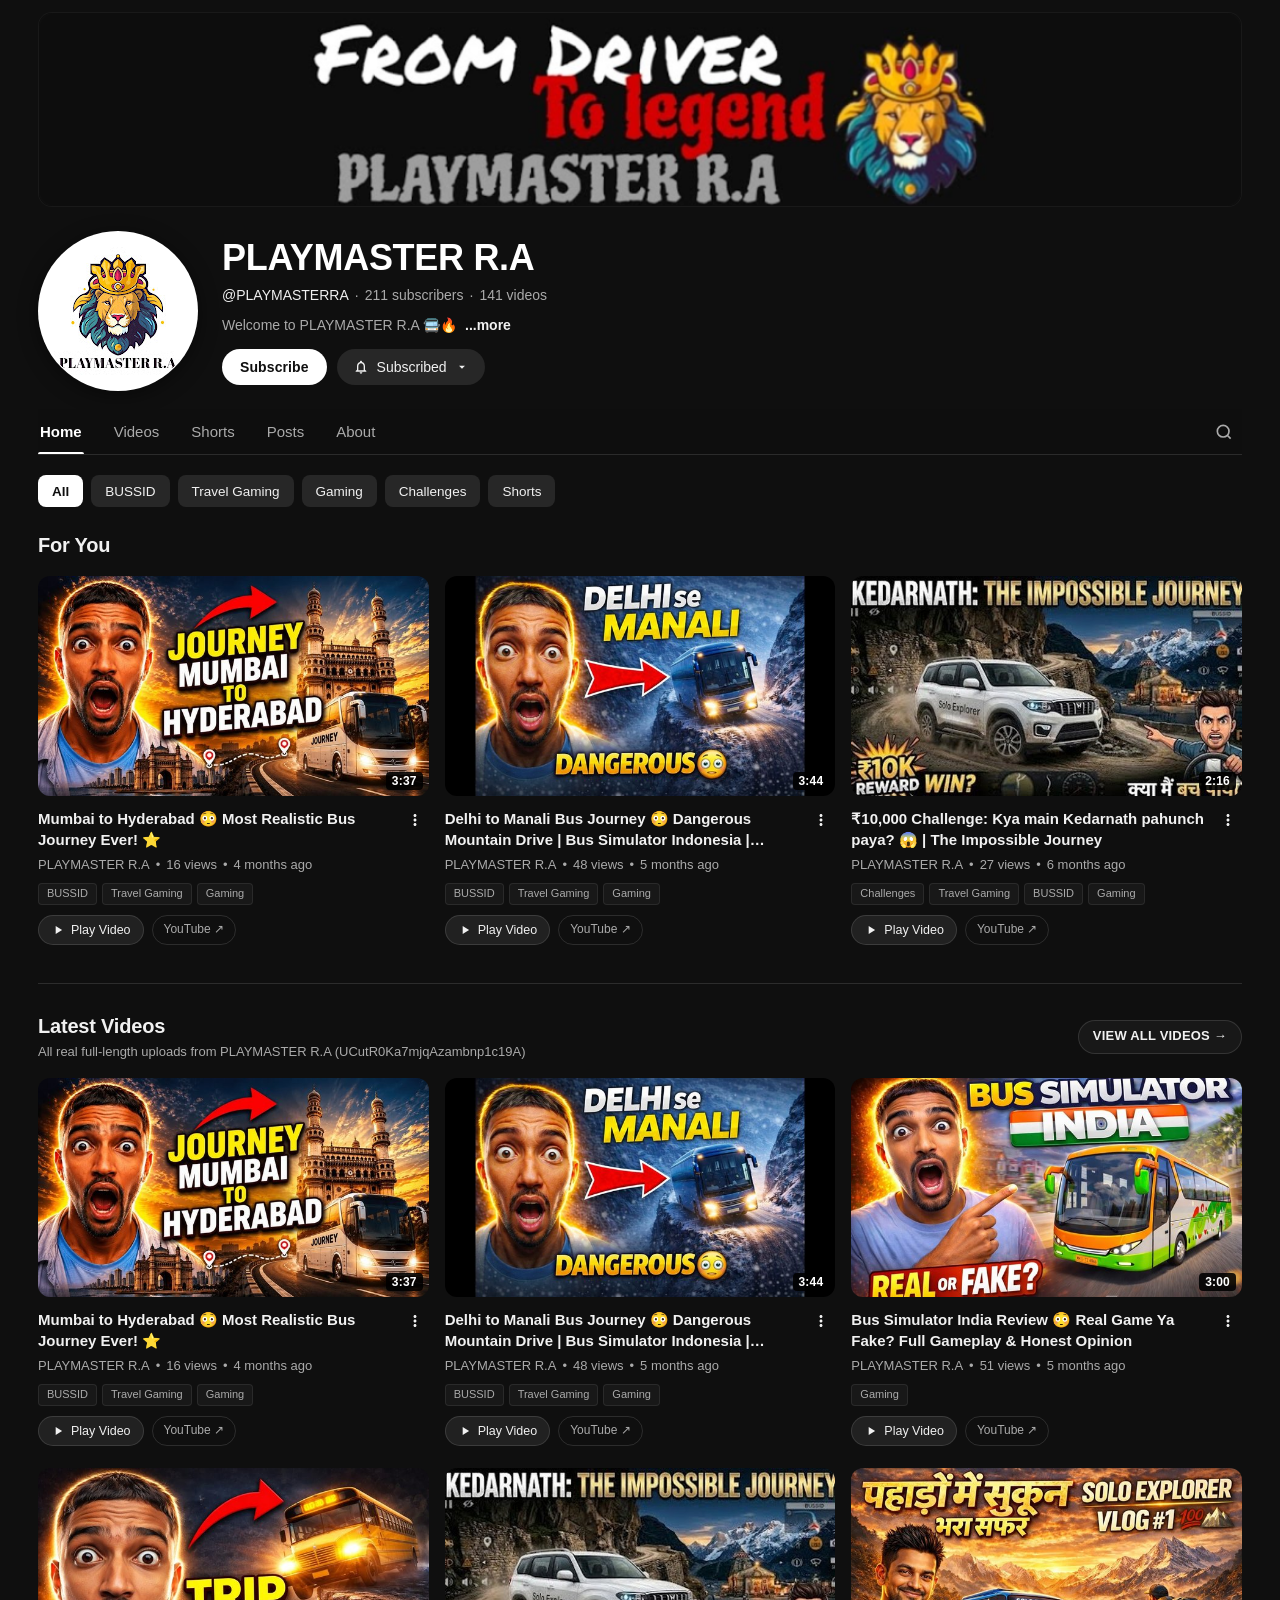
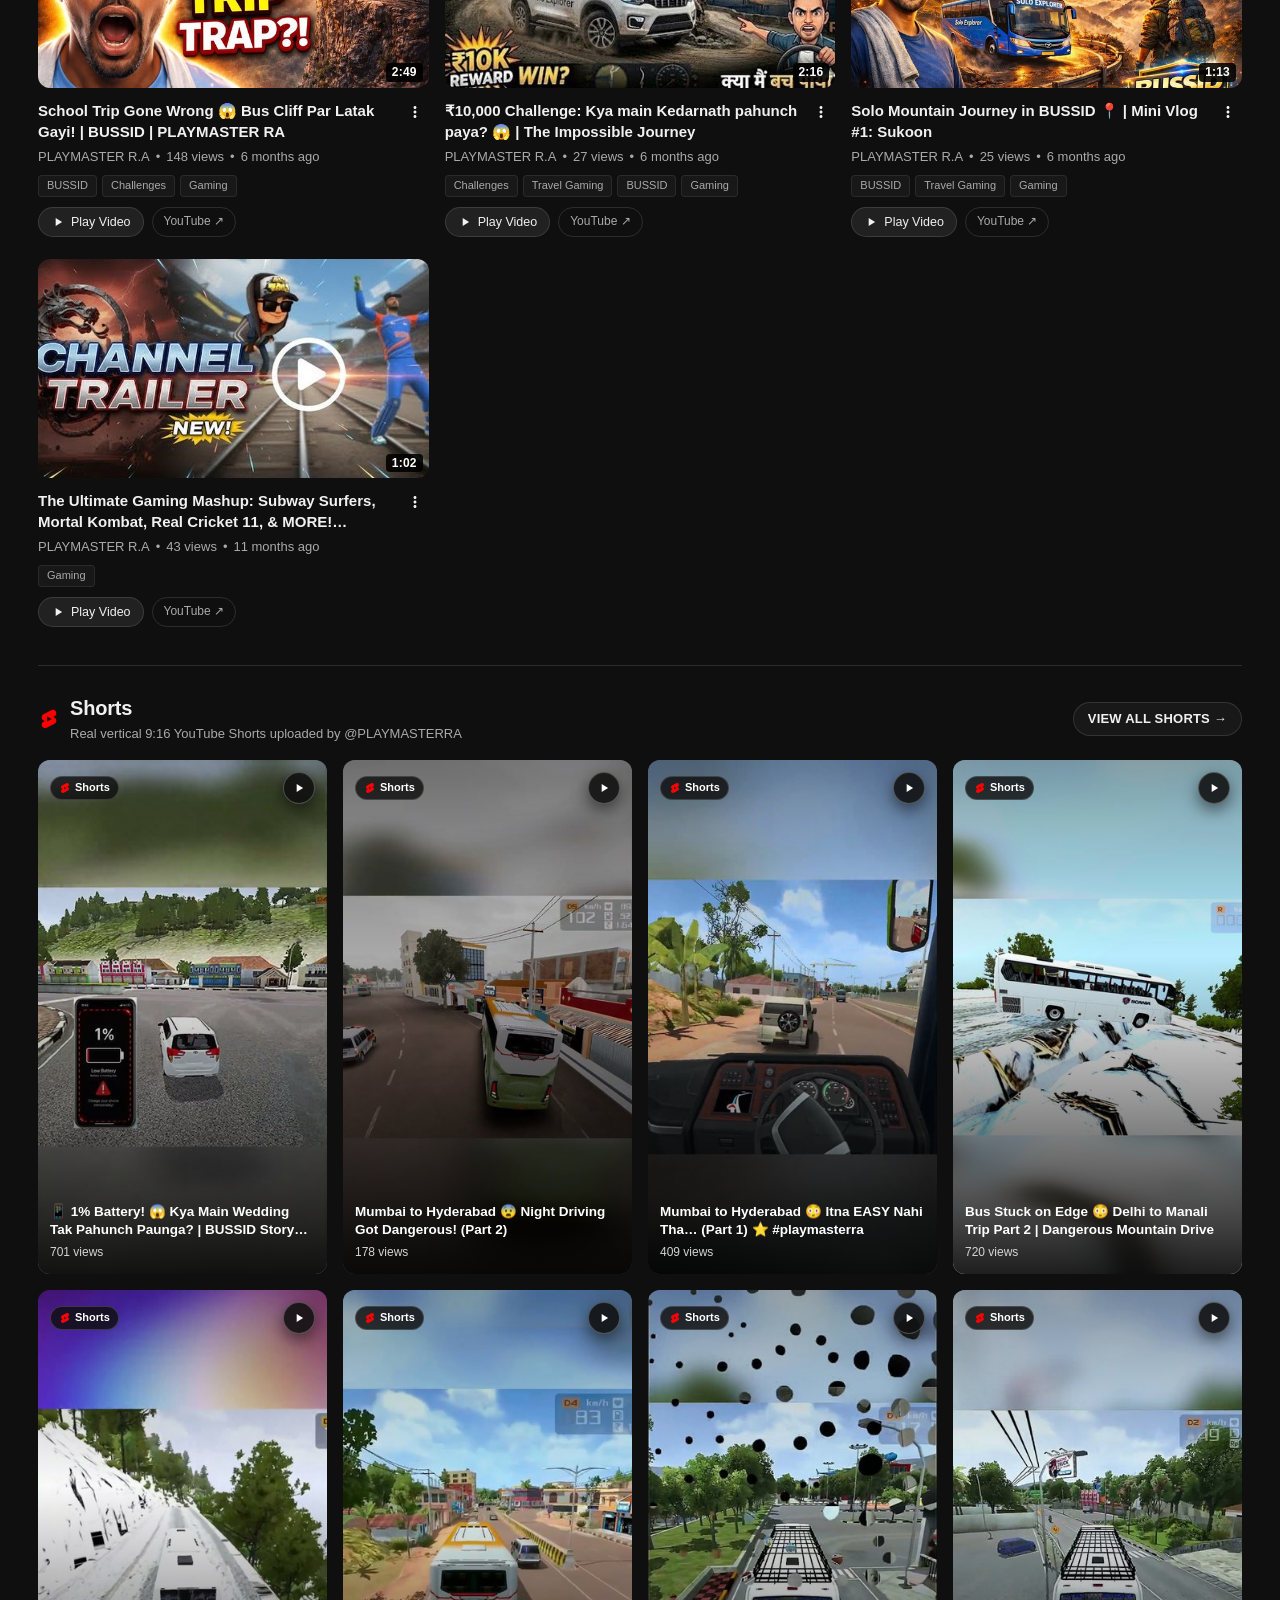
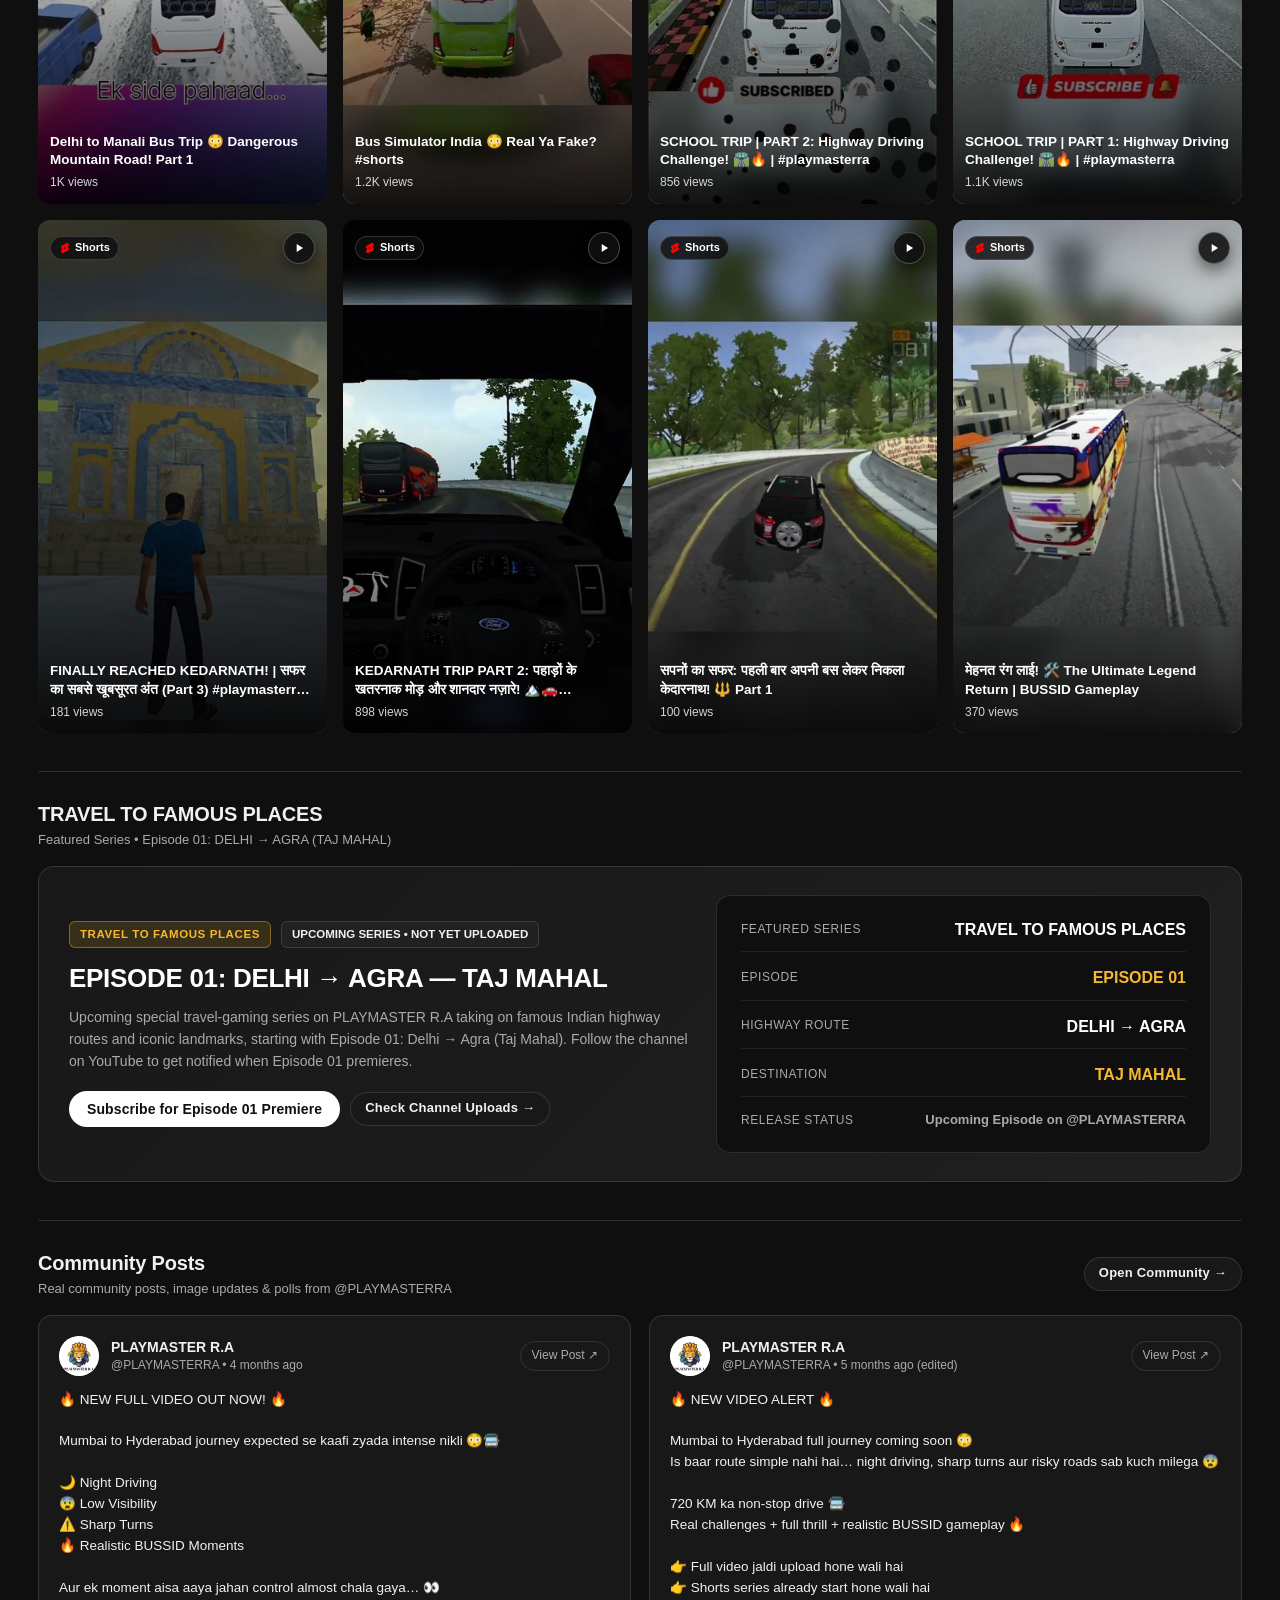
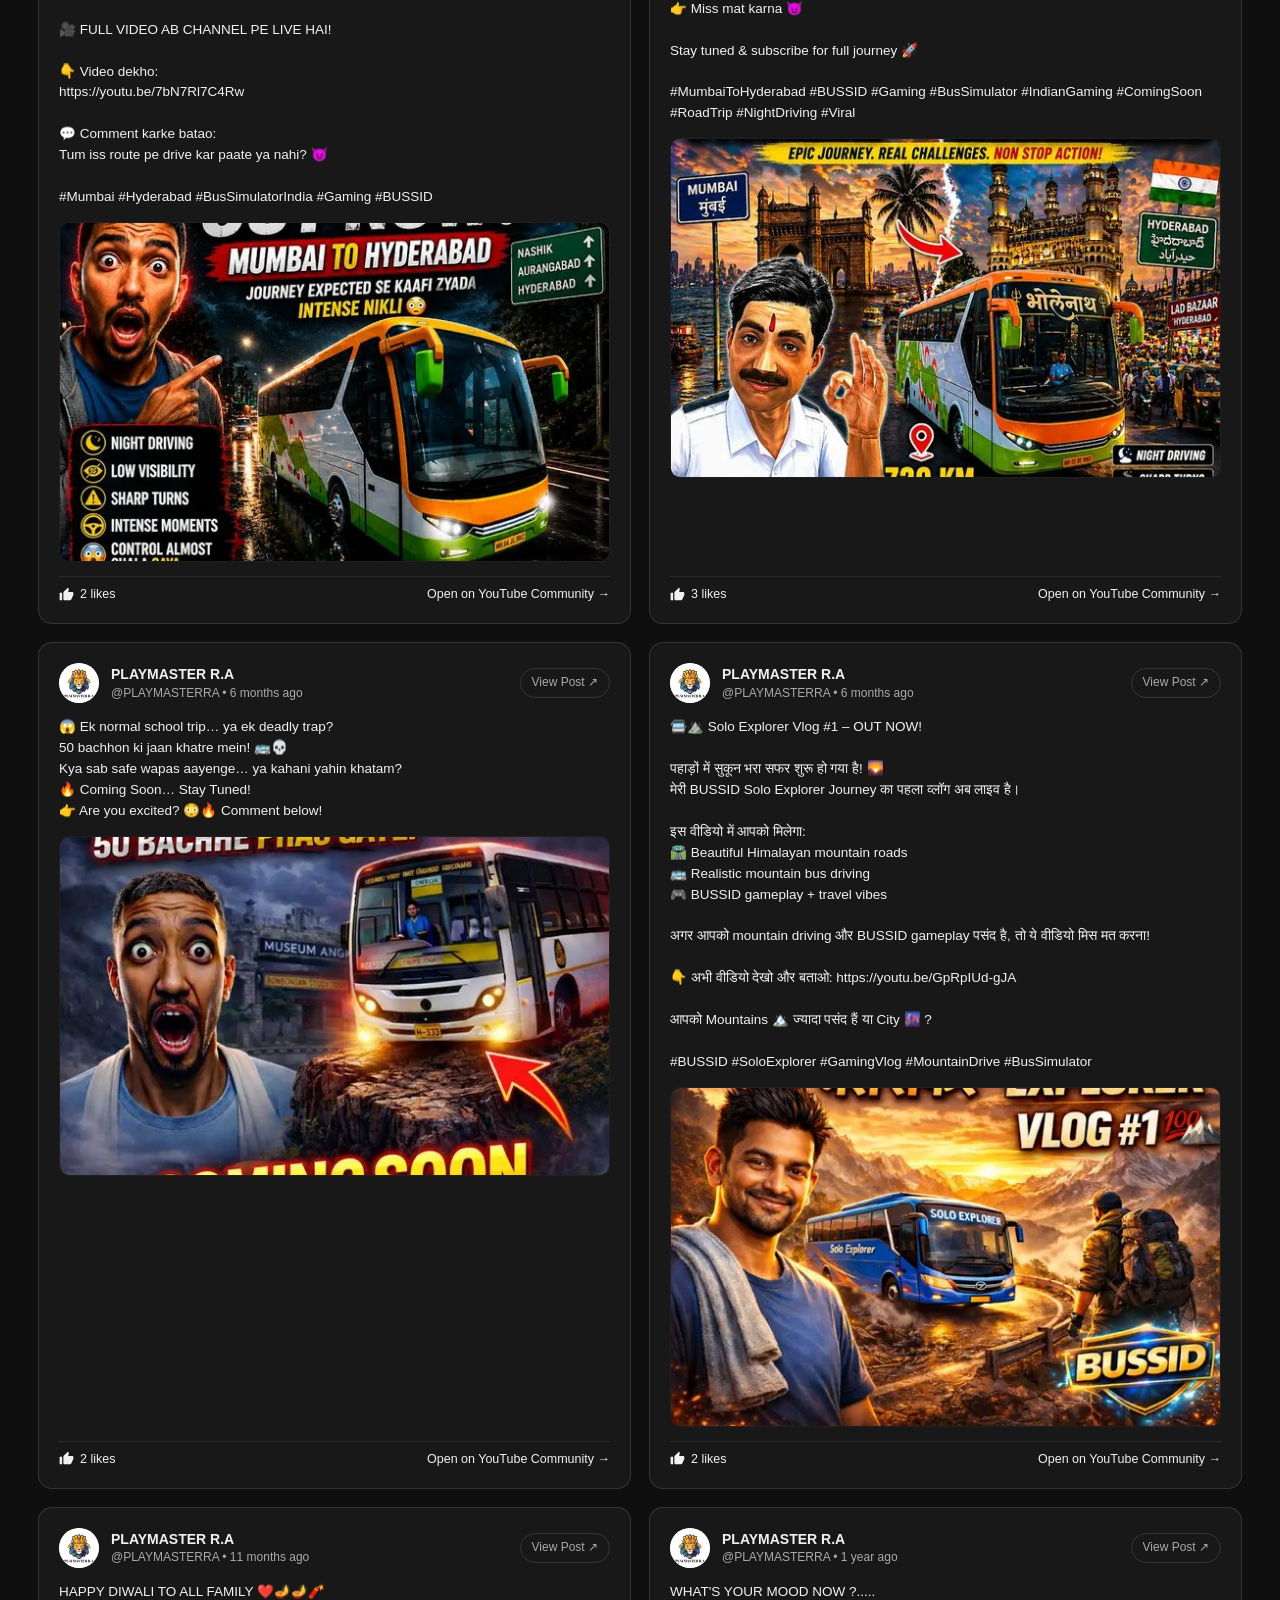
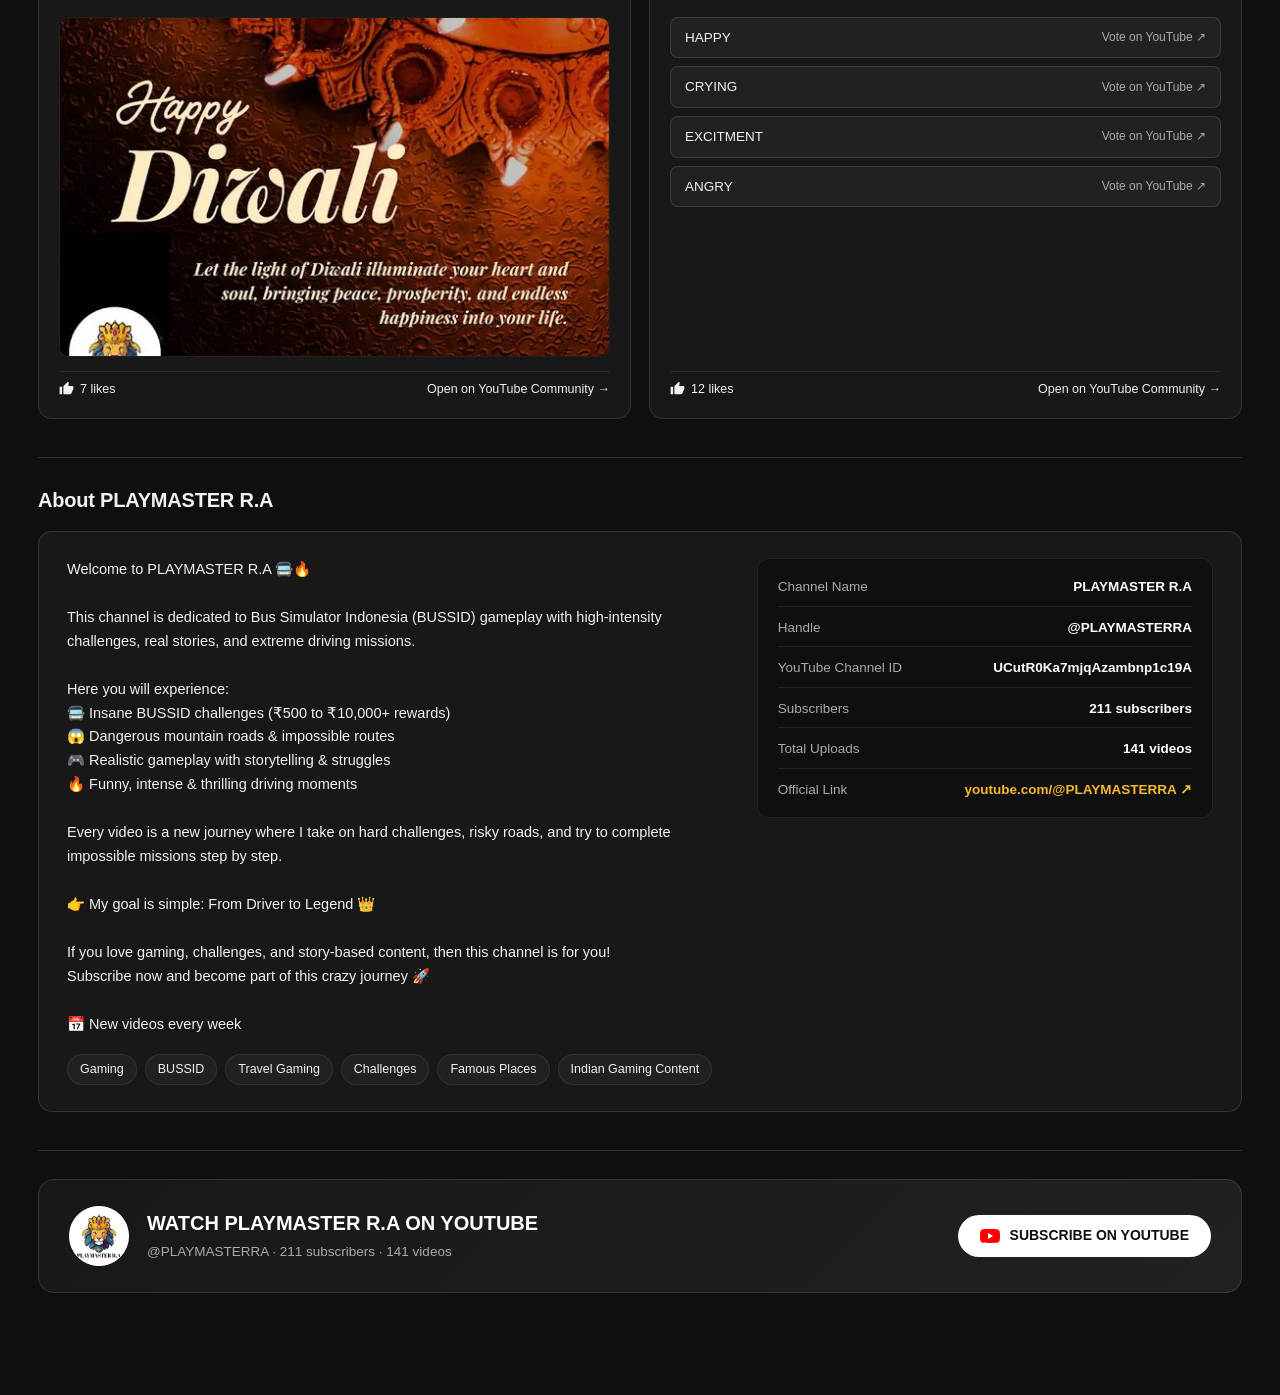
==== index.html @ b605c7df "CHANNEL" ====
<!DOCTYPE html>
<html lang="en">
<head>
  <meta charset="UTF-8" />
  <meta name="viewport" content="width=device-width, initial-scale=1.0" />
  <title>PLAYMASTER R.A (@PLAYMASTERRA) — Official YouTube Gaming Channel</title>
  <meta name="description" content="Welcome to PLAYMASTER R.A 🚍🔥 Official YouTube channel website (UCutR0Ka7mjqAzambnp1c19A) featuring real BUSSID videos, Shorts, travel gaming journeys, challenges, and community posts." />
  <style>
/* ==========================================================================
   PLAYMASTER R.A — OFFICIAL YOUTUBE CHANNEL WEBSITE STYLES
   Channel ID: UCutR0Ka7mjqAzambnp1c19A (@PLAYMASTERRA)
   Colors: #0F0F0F, #181818, #212121, #FFFFFF, #AAAAAA
   ========================================================================== */

:root {
  --bg-primary: #0f0f0f;
  --bg-secondary: #181818;
  --bg-elevated: #212121;
  --bg-chip: #272727;
  --bg-chip-hover: #3f3f3f;
  --text-primary: #ffffff;
  --text-bright: #f1f1f1;
  --text-secondary: #aaaaaa;
  --text-muted: #717171;
  --border-subtle: rgba(255, 255, 255, 0.12);
  --border-card: rgba(255, 255, 255, 0.08);
  --brand-gold: #f5b82e;
  --yt-red: #ff0000;
  --container-max: 1260px;
  --radius-banner: 14px;
  --radius-thumb: 12px;
  --radius-card: 14px;
  --radius-pill: 999px;
  --transition-fast: 0.2s cubic-bezier(0.2, 0, 0, 1);
}

*,
*::before,
*::after {
  box-sizing: border-box;
  margin: 0;
  padding: 0;
}

html {
  scroll-behavior: smooth;
  background-color: var(--bg-primary);
  color: var(--text-primary);
  font-family: "Roboto", -apple-system, BlinkMacSystemFont, "Segoe UI", Arial, sans-serif;
  -webkit-font-smoothing: antialiased;
  -moz-osx-font-smoothing: grayscale;
  overflow-x: hidden;
}

body {
  background-color: var(--bg-primary);
  color: var(--text-primary);
  min-height: 100vh;
  line-height: 1.45;
  overflow-x: hidden;
}

a {
  color: inherit;
  text-decoration: none;
}

button {
  font-family: inherit;
  cursor: pointer;
  border: none;
  background: none;
  color: inherit;
}

img {
  max-width: 100%;
  display: block;
}

/* ==========================================================================
   MAIN CHANNEL CONTAINER
   ========================================================================== */

.yt-channel-shell {
  width: 100%;
  max-width: var(--container-max);
  margin: 0 auto;
  padding: 12px 28px 64px;
}

/* ==========================================================================
   1. CHANNEL BANNER (Matches Attached YouTube Screenshot)
   ========================================================================== */

.channel-banner-wrap {
  width: 100%;
  border-radius: var(--radius-banner);
  overflow: hidden;
  background-color: #0d0d0d;
  border: 1px solid rgba(255, 255, 255, 0.05);
  margin-bottom: 20px;
}

.channel-banner-img {
  width: 100%;
  height: auto;
  max-height: 208px;
  object-fit: contain;
  object-position: center;
  background-color: #0d0d0d;
  display: block;
  margin: 0 auto;
}

/* ==========================================================================
   2. CHANNEL HEADER (Circular Avatar Left + Real Metadata & Subscribe Right)
   ========================================================================== */

.channel-header {
  display: flex;
  align-items: center;
  gap: 24px;
  padding: 4px 0 18px;
}

.channel-avatar-wrap {
  flex-shrink: 0;
  width: 160px;
  height: 160px;
  border-radius: 50%;
  overflow: hidden;
  background-color: #ffffff;
  box-shadow: 0 4px 20px rgba(0, 0, 0, 0.45);
  transition: transform var(--transition-fast);
}

.channel-avatar-wrap:hover {
  transform: scale(1.02);
}

.channel-avatar-img {
  width: 100%;
  height: 100%;
  object-fit: cover;
  border-radius: 50%;
}

.channel-meta-col {
  display: flex;
  flex-direction: column;
  align-items: flex-start;
  min-width: 0;
  flex: 1;
}

.channel-title-row {
  display: flex;
  align-items: center;
  gap: 12px;
  flex-wrap: wrap;
  margin-bottom: 6px;
}

.channel-title {
  font-size: 36px;
  font-weight: 700;
  color: var(--text-primary);
  line-height: 1.15;
  letter-spacing: -0.3px;
}

.channel-stats-row {
  display: flex;
  flex-wrap: wrap;
  align-items: center;
  gap: 6px;
  font-size: 14px;
  color: var(--text-secondary);
  margin-bottom: 10px;
}

.channel-handle {
  color: var(--text-bright);
  font-weight: 500;
}

.meta-dot {
  color: var(--text-secondary);
}

.channel-desc-row {
  display: flex;
  flex-wrap: wrap;
  align-items: center;
  gap: 6px;
  font-size: 14px;
  color: var(--text-secondary);
  margin-bottom: 14px;
}

.channel-more-btn {
  color: var(--text-bright);
  font-weight: 600;
  font-size: 14px;
  padding: 0 2px;
  transition: opacity var(--transition-fast);
}

.channel-more-btn:hover {
  opacity: 0.8;
}

.channel-actions-row {
  display: flex;
  flex-wrap: wrap;
  align-items: center;
  gap: 10px;
}

.btn-subscribe-white {
  display: inline-flex;
  align-items: center;
  justify-content: center;
  gap: 8px;
  height: 36px;
  padding: 0 18px;
  border-radius: var(--radius-pill);
  background-color: #ffffff;
  color: #0f0f0f;
  font-size: 14px;
  font-weight: 600;
  letter-spacing: 0.1px;
  transition: background-color var(--transition-fast), transform var(--transition-fast);
}

.btn-subscribe-white:hover {
  background-color: #d9d9d9;
  transform: translateY(-1px);
}

.btn-subscribed-pill {
  display: inline-flex;
  align-items: center;
  justify-content: center;
  gap: 8px;
  height: 36px;
  padding: 0 16px;
  border-radius: var(--radius-pill);
  background-color: var(--bg-chip);
  color: var(--text-bright);
  font-size: 14px;
  font-weight: 500;
  transition: background-color var(--transition-fast);
}

.btn-subscribed-pill:hover {
  background-color: var(--bg-chip-hover);
}

/* ==========================================================================
   3. YOUTUBE-STYLE NAVIGATION TABS (Home | Videos | Shorts | Posts | About)
   ========================================================================== */

.channel-nav-bar {
  display: flex;
  align-items: center;
  justify-content: space-between;
  border-bottom: 1px solid var(--border-subtle);
  margin-bottom: 20px;
  position: sticky;
  top: 0;
  z-index: 40;
  background-color: rgba(15, 15, 15, 0.96);
  backdrop-filter: blur(8px);
}

.channel-tabs-scroll {
  display: flex;
  align-items: center;
  gap: 28px;
  overflow-x: auto;
  white-space: nowrap;
  scrollbar-width: none;
  -ms-overflow-style: none;
  flex: 1;
}

.channel-tabs-scroll::-webkit-scrollbar {
  display: none;
}

.channel-tab-btn {
  position: relative;
  padding: 14px 2px;
  font-size: 15px;
  font-weight: 500;
  color: var(--text-secondary);
  transition: color var(--transition-fast);
  flex-shrink: 0;
}

.channel-tab-btn:hover {
  color: var(--text-bright);
}

.channel-tab-btn.active {
  color: var(--text-primary);
  font-weight: 600;
}

.channel-tab-btn.active::after {
  content: "";
  position: absolute;
  left: 0;
  right: 0;
  bottom: 0;
  height: 2.5px;
  background-color: var(--text-primary);
  border-radius: 2px 2px 0 0;
}

.nav-search-wrap {
  display: flex;
  align-items: center;
  gap: 8px;
  flex-shrink: 0;
}

.nav-search-btn {
  width: 36px;
  height: 36px;
  border-radius: 50%;
  display: inline-flex;
  align-items: center;
  justify-content: center;
  color: var(--text-secondary);
  transition: background-color var(--transition-fast), color var(--transition-fast);
}

.nav-search-btn:hover {
  background-color: var(--bg-elevated);
  color: var(--text-primary);
}

.nav-search-input-wrap {
  display: none;
  align-items: center;
  background-color: var(--bg-secondary);
  border: 1px solid var(--border-subtle);
  border-radius: var(--radius-pill);
  padding: 4px 12px;
}

.nav-search-input-wrap.open {
  display: inline-flex;
}

.nav-search-input {
  background: transparent;
  border: none;
  outline: none;
  color: var(--text-primary);
  font-size: 13.5px;
  width: 190px;
}

.nav-search-input::placeholder {
  color: var(--text-muted);
}

/* ==========================================================================
   4. CONTENT CATEGORY CHIPS & SECTION HEADERS
   (All | BUSSID | Travel Gaming | Gaming | Challenges | Shorts)
   ========================================================================== */

.category-filter-bar {
  display: flex;
  align-items: center;
  justify-content: space-between;
  gap: 12px;
  margin-bottom: 22px;
  flex-wrap: wrap;
}

.chip-bar {
  display: flex;
  align-items: center;
  gap: 8px;
  overflow-x: auto;
  white-space: nowrap;
  scrollbar-width: none;
  padding-bottom: 2px;
  flex: 1;
}

.chip-bar::-webkit-scrollbar {
  display: none;
}

.yt-chip {
  height: 32px;
  padding: 0 14px;
  border-radius: 8px;
  background-color: var(--bg-chip);
  color: var(--text-bright);
  font-size: 13.5px;
  font-weight: 500;
  display: inline-flex;
  align-items: center;
  gap: 6px;
  flex-shrink: 0;
  transition: background-color var(--transition-fast), color var(--transition-fast);
}

.yt-chip:hover {
  background-color: var(--bg-chip-hover);
}

.yt-chip.active {
  background-color: var(--text-primary);
  color: var(--bg-primary);
  font-weight: 600;
}

.yt-section {
  margin-bottom: 38px;
}

.yt-section-divider {
  border-top: 1px solid var(--border-subtle);
  padding-top: 28px;
}

.section-header-row {
  display: flex;
  align-items: center;
  justify-content: space-between;
  gap: 12px;
  margin-bottom: 16px;
  flex-wrap: wrap;
}

.section-title-group {
  display: flex;
  align-items: center;
  gap: 10px;
}

.section-title {
  font-size: 20px;
  font-weight: 700;
  color: var(--text-bright);
  letter-spacing: -0.2px;
}

.section-subtitle {
  font-size: 13px;
  color: var(--text-secondary);
  margin-top: 2px;
}

.btn-view-all-link {
  display: inline-flex;
  align-items: center;
  gap: 6px;
  height: 34px;
  padding: 0 14px;
  border-radius: var(--radius-pill);
  background-color: var(--bg-secondary);
  border: 1px solid var(--border-subtle);
  color: var(--text-bright);
  font-size: 13px;
  font-weight: 600;
  letter-spacing: 0.2px;
  transition: background-color var(--transition-fast), border-color var(--transition-fast);
}

.btn-view-all-link:hover {
  background-color: var(--bg-elevated);
  border-color: rgba(255, 255, 255, 0.25);
}

/* ==========================================================================
   5. REAL VIDEOS GRID & CARDS
   ========================================================================== */

.video-grid {
  display: grid;
  grid-template-columns: repeat(3, minmax(0, 1fr));
  gap: 22px 16px;
}

.video-card {
  display: flex;
  flex-direction: column;
  border-radius: var(--radius-card);
  transition: transform var(--transition-fast);
  position: relative;
}

.video-card:hover {
  transform: translateY(-2px);
}

.video-thumb-trigger {
  position: relative;
  width: 100%;
  aspect-ratio: 16 / 9;
  border-radius: var(--radius-thumb);
  overflow: hidden;
  background-color: var(--bg-secondary);
  margin-bottom: 12px;
  display: block;
  cursor: pointer;
  text-align: left;
}

.video-thumb-img {
  width: 100%;
  height: 100%;
  object-fit: cover;
  transition: transform 0.3s ease;
}

.video-card:hover .video-thumb-img {
  transform: scale(1.03);
}

.video-thumb-overlay {
  position: absolute;
  inset: 0;
  background: rgba(0, 0, 0, 0.28);
  display: flex;
  align-items: center;
  justify-content: center;
  opacity: 0;
  transition: opacity var(--transition-fast);
}

.video-card:hover .video-thumb-overlay {
  opacity: 1;
}

.play-badge-circle {
  width: 48px;
  height: 48px;
  border-radius: 50%;
  background: rgba(15, 15, 15, 0.88);
  border: 1px solid rgba(255, 255, 255, 0.24);
  display: flex;
  align-items: center;
  justify-content: center;
  color: #ffffff;
  box-shadow: 0 6px 16px rgba(0, 0, 0, 0.5);
}

.video-duration-badge {
  position: absolute;
  right: 6px;
  bottom: 6px;
  background-color: rgba(0, 0, 0, 0.88);
  color: #ffffff;
  font-size: 12px;
  font-weight: 600;
  padding: 2px 6px;
  border-radius: 4px;
  letter-spacing: 0.2px;
  line-height: 1.2;
}

.video-card-body {
  display: flex;
  align-items: flex-start;
  justify-content: space-between;
  gap: 8px;
  flex: 1;
}

.video-card-main {
  flex: 1;
  min-width: 0;
  display: flex;
  flex-direction: column;
}

.video-card-title {
  font-size: 15px;
  font-weight: 600;
  color: var(--text-bright);
  line-height: 1.4;
  margin-bottom: 6px;
  display: -webkit-box;
  -webkit-line-clamp: 2;
  -webkit-box-orient: vertical;
  overflow: hidden;
  cursor: pointer;
}

.video-card-title:hover {
  color: #ffffff;
}

.video-card-meta {
  display: flex;
  flex-wrap: wrap;
  align-items: center;
  gap: 6px;
  font-size: 13px;
  color: var(--text-secondary);
  margin-bottom: 8px;
}

.video-card-categories {
  display: flex;
  flex-wrap: wrap;
  gap: 5px;
  margin-bottom: 10px;
}

.video-cat-pill {
  font-size: 11px;
  font-weight: 500;
  color: var(--text-secondary);
  background-color: var(--bg-secondary);
  border: 1px solid var(--border-card);
  padding: 2px 8px;
  border-radius: 4px;
}

.video-card-actions {
  display: flex;
  align-items: center;
  gap: 8px;
  flex-wrap: wrap;
  margin-top: auto;
}

.btn-play-inline {
  display: inline-flex;
  align-items: center;
  gap: 6px;
  height: 30px;
  padding: 0 12px;
  border-radius: var(--radius-pill);
  background-color: var(--bg-elevated);
  border: 1px solid rgba(255, 255, 255, 0.12);
  color: var(--text-bright);
  font-size: 12.5px;
  font-weight: 500;
  transition: background-color var(--transition-fast), color var(--transition-fast);
}

.btn-play-inline:hover {
  background-color: #ffffff;
  color: #0f0f0f;
}

.btn-open-yt-direct {
  display: inline-flex;
  align-items: center;
  gap: 5px;
  height: 30px;
  padding: 0 11px;
  border-radius: var(--radius-pill);
  background-color: transparent;
  border: 1px solid var(--border-subtle);
  color: var(--text-secondary);
  font-size: 12px;
  font-weight: 500;
  transition: color var(--transition-fast), border-color var(--transition-fast);
}

.btn-open-yt-direct:hover {
  color: var(--text-primary);
  border-color: rgba(255, 255, 255, 0.3);
}

.video-menu-dots {
  width: 28px;
  height: 28px;
  border-radius: 50%;
  display: inline-flex;
  align-items: center;
  justify-content: center;
  color: var(--text-bright);
  flex-shrink: 0;
  margin-top: -2px;
  transition: background-color var(--transition-fast);
}

.video-menu-dots:hover {
  background-color: var(--bg-elevated);
}

/* ==========================================================================
   6. DEDICATED VIDEO PAGE / EMBEDDED YOUTUBE PLAYER VIEW (Section 8)
   ========================================================================== */

.video-watch-view {
  display: none;
  margin-bottom: 40px;
  animation: fadeIn 0.2s ease;
}

.video-watch-view.open {
  display: block;
}

@keyframes fadeIn {
  from {
    opacity: 0;
    transform: translateY(4px);
  }
  to {
    opacity: 1;
    transform: translateY(0);
  }
}

.watch-top-bar {
  display: flex;
  align-items: center;
  justify-content: space-between;
  gap: 12px;
  margin-bottom: 16px;
}

.btn-back-channel {
  display: inline-flex;
  align-items: center;
  gap: 8px;
  height: 36px;
  padding: 0 16px;
  border-radius: var(--radius-pill);
  background-color: var(--bg-elevated);
  border: 1px solid var(--border-subtle);
  color: var(--text-bright);
  font-size: 13.5px;
  font-weight: 600;
  transition: background-color var(--transition-fast);
}

.btn-back-channel:hover {
  background-color: var(--bg-chip-hover);
}

.watch-layout-grid {
  display: grid;
  grid-template-columns: 1fr 360px;
  gap: 24px;
  align-items: start;
}

.watch-player-frame-wrap {
  position: relative;
  width: 100%;
  aspect-ratio: 16 / 9;
  border-radius: 14px;
  overflow: hidden;
  background-color: #000000;
  border: 1px solid var(--border-subtle);
  margin-bottom: 16px;
}

.watch-player-iframe {
  width: 100%;
  height: 100%;
  border: 0;
  display: block;
}

.watch-Title {
  font-size: 20px;
  font-weight: 700;
  color: var(--text-primary);
  line-height: 1.35;
  margin-bottom: 12px;
}

.watch-channel-bar {
  display: flex;
  align-items: center;
  justify-content: space-between;
  gap: 16px;
  flex-wrap: wrap;
  padding-bottom: 16px;
  border-bottom: 1px solid var(--border-subtle);
  margin-bottom: 14px;
}

.watch-channel-left {
  display: flex;
  align-items: center;
  gap: 12px;
}

.watch-channel-avatar {
  width: 42px;
  height: 42px;
  border-radius: 50%;
  object-fit: cover;
  background-color: #ffffff;
}

.watch-channel-name {
  font-size: 15px;
  font-weight: 700;
  color: var(--text-primary);
}

.watch-channel-subs {
  font-size: 12.5px;
  color: var(--text-secondary);
}

.watch-actions-right {
  display: flex;
  align-items: center;
  gap: 10px;
  flex-wrap: wrap;
}

.watch-desc-box {
  background-color: var(--bg-secondary);
  border: 1px solid var(--border-card);
  border-radius: 12px;
  padding: 14px 16px;
}

.watch-stats-line {
  display: flex;
  align-items: center;
  gap: 10px;
  font-size: 13.5px;
  font-weight: 600;
  color: var(--text-bright);
  margin-bottom: 8px;
}

.watch-desc-text {
  font-size: 13.5px;
  color: var(--text-secondary);
  white-space: pre-line;
  line-height: 1.55;
}

.watch-related-col {
  display: flex;
  flex-direction: column;
  gap: 12px;
}

.watch-related-heading {
  font-size: 16px;
  font-weight: 700;
  color: var(--text-bright);
  margin-bottom: 4px;
}

.related-video-item {
  display: grid;
  grid-template-columns: 150px 1fr;
  gap: 10px;
  align-items: start;
  padding: 6px;
  border-radius: 10px;
  cursor: pointer;
  transition: background-color var(--transition-fast);
  text-align: left;
}

.related-video-item:hover {
  background-color: var(--bg-secondary);
}

.related-thumb-wrap {
  position: relative;
  width: 100%;
  aspect-ratio: 16 / 9;
  border-radius: 8px;
  overflow: hidden;
  background-color: #0d0d0d;
}

.related-thumb-img {
  width: 100%;
  height: 100%;
  object-fit: cover;
}

.related-item-title {
  font-size: 13px;
  font-weight: 600;
  color: var(--text-bright);
  line-height: 1.35;
  margin-bottom: 4px;
  display: -webkit-box;
  -webkit-line-clamp: 2;
  -webkit-box-orient: vertical;
  overflow: hidden;
}

.related-item-meta {
  font-size: 11.5px;
  color: var(--text-secondary);
}

/* ==========================================================================
   7. REAL SHORTS SECTION (Vertical 9:16 Cards)
   ========================================================================== */

.shorts-grid {
  display: grid;
  grid-template-columns: repeat(4, minmax(0, 1fr));
  gap: 16px;
}

.short-card {
  display: flex;
  flex-direction: column;
  border-radius: var(--radius-thumb);
  transition: transform var(--transition-fast);
}

.short-card:hover {
  transform: translateY(-2px);
}

.short-thumb-wrap {
  position: relative;
  width: 100%;
  aspect-ratio: 9 / 16;
  border-radius: var(--radius-thumb);
  overflow: hidden;
  background-color: var(--bg-secondary);
}

.short-thumb-img {
  width: 100%;
  height: 100%;
  object-fit: cover;
  transition: transform 0.3s ease;
}

.short-card:hover .short-thumb-img {
  transform: scale(1.03);
}

.short-overlay-gradient {
  position: absolute;
  inset: 0;
  background: linear-gradient(
    180deg,
    rgba(0, 0, 0, 0.35) 0%,
    rgba(0, 0, 0, 0) 38%,
    rgba(0, 0, 0, 0.88) 100%
  );
  display: flex;
  flex-direction: column;
  justify-content: space-between;
  padding: 12px;
}

.short-top-row {
  display: flex;
  align-items: center;
  justify-content: space-between;
  gap: 6px;
}

.short-badge-pill {
  background-color: rgba(15, 15, 15, 0.82);
  border: 1px solid rgba(255, 255, 255, 0.16);
  color: #ffffff;
  font-size: 11px;
  font-weight: 600;
  padding: 3px 8px;
  border-radius: var(--radius-pill);
  display: inline-flex;
  align-items: center;
  gap: 4px;
}

.short-bottom-info {
  display: flex;
  flex-direction: column;
  gap: 5px;
}

.short-card-title {
  font-size: 13.5px;
  font-weight: 600;
  color: #ffffff;
  line-height: 1.35;
  display: -webkit-box;
  -webkit-line-clamp: 2;
  -webkit-box-orient: vertical;
  overflow: hidden;
}

.short-card-views {
  font-size: 12px;
  color: #d4d4d4;
  font-weight: 500;
}

/* ==========================================================================
   8. FEATURED UPCOMING SERIES: TRAVEL TO FAMOUS PLACES
   (Honest upcoming series presentation when Episode 01 is not yet uploaded)
   ========================================================================== */

.series-upcoming-card {
  background: linear-gradient(135deg, #181818 0%, #1f1f1f 100%);
  border: 1px solid var(--border-subtle);
  border-radius: 16px;
  padding: 28px 30px;
  display: grid;
  grid-template-columns: 1.25fr 1fr;
  gap: 28px;
  align-items: center;
}

.series-status-row {
  display: flex;
  align-items: center;
  gap: 10px;
  flex-wrap: wrap;
  margin-bottom: 12px;
}

.series-label-pill {
  background-color: rgba(245, 184, 46, 0.14);
  border: 1px solid rgba(245, 184, 46, 0.4);
  color: var(--brand-gold);
  font-size: 11.5px;
  font-weight: 700;
  letter-spacing: 0.6px;
  padding: 4px 10px;
  border-radius: 6px;
  text-transform: uppercase;
}

.series-upcoming-badge {
  background-color: var(--bg-elevated);
  border: 1px solid var(--border-subtle);
  color: var(--text-bright);
  font-size: 11.5px;
  font-weight: 600;
  padding: 4px 10px;
  border-radius: 6px;
}

.series-main-heading {
  font-size: 26px;
  font-weight: 800;
  color: var(--text-primary);
  letter-spacing: -0.3px;
  margin-bottom: 8px;
}

.series-desc {
  font-size: 14px;
  color: var(--text-secondary);
  line-height: 1.6;
  margin-bottom: 18px;
}

.series-route-board {
  background-color: var(--bg-primary);
  border: 1px solid var(--border-subtle);
  border-radius: 14px;
  padding: 22px 24px;
  display: flex;
  flex-direction: column;
  gap: 14px;
}

.route-board-row {
  display: flex;
  align-items: center;
  justify-content: space-between;
  padding-bottom: 10px;
  border-bottom: 1px solid var(--border-card);
}

.route-board-row:last-child {
  border-bottom: none;
  padding-bottom: 0;
}

.route-board-key {
  font-size: 12px;
  text-transform: uppercase;
  letter-spacing: 0.6px;
  color: var(--text-secondary);
}

.route-board-val {
  font-size: 16px;
  font-weight: 800;
  color: var(--text-primary);
}

.route-board-val.highlight {
  color: var(--brand-gold);
}

/* ==========================================================================
   9. REAL COMMUNITY POSTS SECTION
   ========================================================================== */

.posts-grid {
  display: grid;
  grid-template-columns: repeat(2, minmax(0, 1fr));
  gap: 18px;
}

.post-card {
  background-color: var(--bg-secondary);
  border: 1px solid var(--border-subtle);
  border-radius: 14px;
  padding: 20px;
  display: flex;
  flex-direction: column;
  gap: 14px;
}

.post-header {
  display: flex;
  align-items: center;
  justify-content: space-between;
  gap: 12px;
}

.post-header-left {
  display: flex;
  align-items: center;
  gap: 12px;
}

.post-avatar {
  width: 40px;
  height: 40px;
  border-radius: 50%;
  object-fit: cover;
  background-color: #ffffff;
  flex-shrink: 0;
}

.post-author-name {
  font-size: 14px;
  font-weight: 600;
  color: var(--text-bright);
}

.post-date-label {
  font-size: 12px;
  color: var(--text-secondary);
}

.post-body-text {
  font-size: 13.5px;
  color: var(--text-bright);
  line-height: 1.55;
  white-space: pre-line;
}

.post-media-wrap {
  border-radius: 10px;
  overflow: hidden;
  background-color: #0d0d0d;
  border: 1px solid var(--border-card);
  max-height: 340px;
}

.post-media-img {
  width: 100%;
  height: 100%;
  max-height: 340px;
  object-fit: cover;
}

.poll-options-list {
  display: flex;
  flex-direction: column;
  gap: 8px;
}

.poll-option-item {
  width: 100%;
  text-align: left;
  padding: 10px 14px;
  border-radius: 8px;
  background-color: var(--bg-elevated);
  border: 1px solid var(--border-subtle);
  color: var(--text-bright);
  font-size: 13.5px;
  font-weight: 500;
  display: flex;
  align-items: center;
  justify-content: space-between;
}

.post-footer-bar {
  display: flex;
  align-items: center;
  justify-content: space-between;
  gap: 10px;
  margin-top: auto;
  padding-top: 8px;
  border-top: 1px solid var(--border-card);
  font-size: 12.5px;
  color: var(--text-secondary);
}

.post-likes-badge {
  display: inline-flex;
  align-items: center;
  gap: 6px;
  color: var(--text-bright);
  font-weight: 500;
}

/* ==========================================================================
   10. ABOUT SECTION & YOUTUBE CTA
   ========================================================================== */

.about-panel {
  background-color: var(--bg-secondary);
  border: 1px solid var(--border-subtle);
  border-radius: 14px;
  padding: 26px 28px;
  display: grid;
  grid-template-columns: 1.45fr 1fr;
  gap: 28px;
  align-items: start;
}

.about-description {
  font-size: 14.5px;
  color: var(--text-bright);
  line-height: 1.65;
  white-space: pre-line;
  margin-bottom: 18px;
}

.about-themes-wrap {
  display: flex;
  flex-wrap: wrap;
  gap: 8px;
}

.about-theme-pill {
  background-color: var(--bg-elevated);
  border: 1px solid var(--border-card);
  color: var(--text-bright);
  font-size: 12.5px;
  font-weight: 500;
  padding: 5px 12px;
  border-radius: var(--radius-pill);
}

.about-details-box {
  background-color: var(--bg-primary);
  border: 1px solid var(--border-card);
  border-radius: 12px;
  padding: 18px 20px;
  display: flex;
  flex-direction: column;
  gap: 11px;
}

.about-detail-row {
  display: flex;
  align-items: center;
  justify-content: space-between;
  gap: 10px;
  font-size: 13.5px;
  padding-bottom: 9px;
  border-bottom: 1px solid var(--border-card);
}

.about-detail-row:last-child {
  border-bottom: none;
  padding-bottom: 0;
}

.about-detail-label {
  color: var(--text-secondary);
}

.about-detail-val {
  color: var(--text-primary);
  font-weight: 600;
  word-break: break-all;
}

/* Loading & Error States */
.loading-state-banner,
.error-fallback-box {
  background-color: var(--bg-secondary);
  border: 1px solid var(--border-subtle);
  border-radius: 14px;
  padding: 28px;
  text-align: center;
  margin-bottom: 28px;
}

.error-fallback-box {
  display: none;
}

.error-fallback-box.visible {
  display: block;
}

.youtube-cta-banner {
  background: linear-gradient(135deg, #181818 0%, #212121 100%);
  border: 1px solid var(--border-subtle);
  border-radius: 16px;
  padding: 26px 30px;
  display: flex;
  align-items: center;
  justify-content: space-between;
  gap: 24px;
  flex-wrap: wrap;
}

.youtube-cta-left {
  display: flex;
  align-items: center;
  gap: 18px;
}

.youtube-cta-avatar {
  width: 60px;
  height: 60px;
  border-radius: 50%;
  object-fit: cover;
  background-color: #ffffff;
  flex-shrink: 0;
}

.youtube-cta-heading {
  font-size: 20px;
  font-weight: 800;
  color: var(--text-primary);
  margin-bottom: 4px;
}

.youtube-cta-sub {
  font-size: 13.5px;
  color: var(--text-secondary);
}

.btn-subscribe-youtube-cta {
  display: inline-flex;
  align-items: center;
  justify-content: center;
  gap: 10px;
  height: 42px;
  padding: 0 22px;
  border-radius: var(--radius-pill);
  background-color: #ffffff;
  color: #0f0f0f;
  font-size: 14px;
  font-weight: 700;
  transition: background-color var(--transition-fast), transform var(--transition-fast);
}

.btn-subscribe-youtube-cta:hover {
  background-color: #e2e2e2;
  transform: translateY(-1px);
}

/* ==========================================================================
   11. RESPONSIVE BREAKPOINTS
   ========================================================================== */

@media (max-width: 1024px) {
  .yt-channel-shell {
    padding: 12px 20px 48px;
  }

  .video-grid {
    grid-template-columns: repeat(2, minmax(0, 1fr));
  }

  .shorts-grid {
    grid-template-columns: repeat(3, minmax(0, 1fr));
  }

  .watch-layout-grid,
  .series-upcoming-card,
  .about-panel {
    grid-template-columns: 1fr;
  }

  .channel-avatar-wrap {
    width: 124px;
    height: 124px;
  }

  .channel-title {
    font-size: 28px;
  }
}

@media (max-width: 640px) {
  .yt-channel-shell {
    padding: 10px 14px 40px;
  }

  .channel-header {
    align-items: flex-start;
    gap: 14px;
  }

  .channel-avatar-wrap {
    width: 84px;
    height: 84px;
  }

  .channel-title {
    font-size: 22px;
  }

  .video-grid {
    grid-template-columns: 1fr;
  }

  .shorts-grid {
    display: flex;
    overflow-x: auto;
    scroll-snap-type: x mandatory;
    gap: 12px;
    padding-bottom: 8px;
    scrollbar-width: none;
  }

  .shorts-grid::-webkit-scrollbar {
    display: none;
  }

  .short-card {
    flex: 0 0 205px;
    scroll-snap-align: start;
  }

  .posts-grid {
    grid-template-columns: 1fr;
  }

  .youtube-cta-banner {
    flex-direction: column;
    align-items: flex-start;
  }

  .btn-subscribe-youtube-cta {
    width: 100%;
  }
}

  </style>
</head>
<body>
  <main class="yt-channel-shell">

    <!-- ==================================================================
         1. CHANNEL BANNER (Primary Visual Reference from YouTube Channel)
         ================================================================== -->
    <div class="channel-banner-wrap">
      <img
        id="channel-banner-img"
        src="assets/banner.png"
        alt="FROM DRIVER To legend PLAYMASTER R.A Channel Banner"
        class="channel-banner-img"
        onerror="window.handleImgError && window.handleImgError(this, 'assets/banner.png', 'https://yt3.googleusercontent.com/F6cboeOxF5mhBazL3C6-lOkQI1eAImPql9yQ9-ILh83z2hyqMVtZ4w_2q5bWoU8-Lt16wTQjRg=w2120-fcrop64=1,00005a57ffffa5a8-k-c0xffffffff-no-nd-rj')"
      />
    </div>

    <!-- ==================================================================
         2. CHANNEL HEADER (Circular Avatar + Real YouTube Channel Metadata)
         ================================================================== -->
    <header class="channel-header">
      <div class="channel-avatar-wrap">
        <img
          src="assets/real/avatar.png"
          alt="PLAYMASTER R.A Channel Logo"
          class="channel-avatar-img js-channel-avatar"
          onerror="window.handleImgError && window.handleImgError(this, 'assets/real/avatar.png', 'https://yt3.googleusercontent.com/gDPQ3O_0jhv2YHU5FHeaBxJtci1aTYsM4CDgvTNTEcXFadyGFuw_O6RougfbIKAyy4oZ7agDeJg=s160-c-k-c0x00ffffff-no-rj')"
        />
      </div>

      <div class="channel-meta-col">
        <div class="channel-title-row">
          <h1 class="channel-title js-channel-name">PLAYMASTER R.A</h1>
        </div>

        <div class="channel-stats-row">
          <span class="channel-handle js-channel-handle">@PLAYMASTERRA</span>
          <span class="meta-dot">·</span>
          <span class="js-subscriber-count">211 subscribers</span>
          <span class="meta-dot">·</span>
          <span class="js-video-count">141 videos</span>
        </div>

        <div class="channel-desc-row">
          <span id="channel-desc-text">Welcome to PLAYMASTER R.A 🚍🔥</span>
          <button type="button" id="header-more-btn" class="channel-more-btn">...more</button>
        </div>

        <div class="channel-actions-row">
          <a
            href="https://www.youtube.com/channel/UCutR0Ka7mjqAzambnp1c19A?sub_confirmation=1"
            target="_blank"
            rel="noopener noreferrer"
            class="btn-subscribe-white"
          >
            <span>Subscribe</span>
          </a>
          <a
            href="https://www.youtube.com/channel/UCutR0Ka7mjqAzambnp1c19A"
            target="_blank"
            rel="noopener noreferrer"
            class="btn-subscribed-pill"
            title="Open PLAYMASTER R.A on YouTube"
          >
            <svg width="16" height="16" viewBox="0 0 24 24" fill="currentColor" aria-hidden="true">
              <path d="M12 22c1.1 0 2-.9 2-2h-4c0 1.1.9 2 2 2zm6-6v-5c0-3.07-1.63-5.64-4.5-6.32V4c0-.83-.67-1.5-1.5-1.5s-1.5.67-1.5 1.5v.68C7.64 5.36 6 7.92 6 11v5l-2 2v1h16v-1l-2-2zm-2 1H8v-6c0-2.48 1.51-4.5 4-4.5s4 2.02 4 4.5v6z"></path>
            </svg>
            <span>Subscribed</span>
            <svg width="14" height="14" viewBox="0 0 24 24" fill="currentColor" aria-hidden="true">
              <path d="M7 10l5 5 5-5z"></path>
            </svg>
          </a>
        </div>
      </div>
    </header>

    <!-- ==================================================================
         3. YOUTUBE-STYLE NAVIGATION TABS (Home | Videos | Shorts | Posts | About)
         ================================================================== -->
    <nav class="channel-nav-bar" aria-label="Channel Navigation">
      <div class="channel-tabs-scroll" role="tablist">
        <button type="button" class="channel-tab-btn active js-nav-tab" data-tab="home" role="tab">Home</button>
        <button type="button" class="channel-tab-btn js-nav-tab" data-tab="videos" role="tab">Videos</button>
        <button type="button" class="channel-tab-btn js-nav-tab" data-tab="shorts" role="tab">Shorts</button>
        <button type="button" class="channel-tab-btn js-nav-tab" data-tab="posts" role="tab">Posts</button>
        <button type="button" class="channel-tab-btn js-nav-tab" data-tab="about" role="tab">About</button>
      </div>

      <div class="nav-search-wrap">
        <div id="nav-search-wrap" class="nav-search-input-wrap">
          <input
            type="search"
            id="nav-search-input"
            class="nav-search-input"
            placeholder="Search real uploads..."
            aria-label="Search real uploads"
          />
        </div>
        <button type="button" id="nav-search-toggle" class="nav-search-btn" aria-label="Search channel">
          <svg width="20" height="20" viewBox="0 0 24 24" fill="none" stroke="currentColor" stroke-width="2">
            <circle cx="11" cy="11" r="7"></circle>
            <line x1="20" y1="20" x2="16.2" y2="16.2"></line>
          </svg>
        </button>
      </div>
    </nav>

    <!-- ==================================================================
         4. CHANNEL CONTENT CATEGORY CHIPS (Section 6)
            All | BUSSID | Travel Gaming | Gaming | Challenges | Shorts
         ================================================================== -->
    <div class="category-filter-bar" data-tab-group="home videos shorts">
      <div class="chip-bar" role="toolbar" aria-label="Channel Content Categories">
        <button type="button" class="yt-chip active js-category-chip" data-category="All">All</button>
        <button type="button" class="yt-chip js-category-chip" data-category="BUSSID">BUSSID</button>
        <button type="button" class="yt-chip js-category-chip" data-category="Travel Gaming">Travel Gaming</button>
        <button type="button" class="yt-chip js-category-chip" data-category="Gaming">Gaming</button>
        <button type="button" class="yt-chip js-category-chip" data-category="Challenges">Challenges</button>
        <button type="button" class="yt-chip js-category-chip" data-category="Shorts">Shorts</button>
      </div>
    </div>

    <!-- Loading & Clean Error Fallback States (Section 12) -->
    <div id="loading-state-banner" class="loading-state-banner" style="display:none;">
      <p style="color:var(--text-secondary);font-size:14px;">Loading real channel uploads from PLAYMASTER R.A (UCutR0Ka7mjqAzambnp1c19A)...</p>
    </div>

    <div id="error-fallback-box" class="error-fallback-box">
      <h2 class="section-title" style="margin-bottom:8px;">Unable to load YouTube API data right now</h2>
      <p style="color:var(--text-secondary);font-size:14px;margin-bottom:16px;">
        We never display fake or placeholder videos. Visit the official PLAYMASTER R.A YouTube channel directly below.
      </p>
      <a
        href="https://www.youtube.com/channel/UCutR0Ka7mjqAzambnp1c19A"
        target="_blank"
        rel="noopener noreferrer"
        class="btn-subscribe-white"
      >
        <span>Open YouTube Channel</span>
      </a>
    </div>

    <!-- ==================================================================
         5. DEDICATED VIDEO WATCH PAGE / EMBEDDED PLAYER (Section 8)
         ================================================================== -->
    <section id="video-watch-view" class="video-watch-view" aria-label="Video Player Page">
      <div class="watch-top-bar">
        <button type="button" id="btn-close-watch" class="btn-back-channel">
          <span>← Back to Channel</span>
        </button>
        <a
          id="watch-open-yt-btn"
          href="https://www.youtube.com/channel/UCutR0Ka7mjqAzambnp1c19A"
          target="_blank"
          rel="noopener noreferrer"
          class="btn-view-all-link"
        >
          <span>Open on YouTube ↗</span>
        </a>
      </div>

      <div class="watch-layout-grid">
        <div>
          <div id="watch-player-mount" class="watch-player-frame-wrap"></div>
          <h2 id="watch-video-title" class="watch-Title"></h2>

          <div class="watch-channel-bar">
            <div class="watch-channel-left">
              <img
                src="assets/real/avatar.png"
                alt="PLAYMASTER R.A"
                class="watch-channel-avatar js-channel-avatar"
                onerror="window.handleImgError && window.handleImgError(this, 'assets/real/avatar.png', '')"
              />
              <div>
                <div class="watch-channel-name js-channel-name">PLAYMASTER R.A</div>
                <div class="watch-channel-subs"><span class="js-channel-handle">@PLAYMASTERRA</span> · <span class="js-subscriber-count">211 subscribers</span></div>
              </div>
            </div>

            <div class="watch-actions-right">
              <a
                href="https://www.youtube.com/channel/UCutR0Ka7mjqAzambnp1c19A?sub_confirmation=1"
                target="_blank"
                rel="noopener noreferrer"
                class="btn-subscribe-white"
              >
                <span>Subscribe</span>
              </a>
            </div>
          </div>

          <div class="watch-desc-box">
            <div id="watch-video-stats" class="watch-stats-line"></div>
            <p id="watch-video-desc" class="watch-desc-text"></p>
          </div>
        </div>

        <aside class="watch-related-col">
          <h3 class="watch-related-heading">Related Real Videos</h3>
          <div id="watch-related-list"></div>
        </aside>
      </div>
    </section>

    <!-- ==================================================================
         6. FOR YOU SECTION (Matches Attached Channel Screenshot)
         ================================================================== -->
    <section id="section-for-you" class="yt-section" data-tab-group="home">
      <div class="section-header-row">
        <div class="section-title-group">
          <h2 class="section-title">For You</h2>
        </div>
      </div>
      <div id="grid-for-you" class="video-grid"></div>
    </section>

    <!-- ==================================================================
         7. REAL LATEST VIDEOS SECTION (Section 3)
         ================================================================== -->
    <section id="section-latest-videos" class="yt-section yt-section-divider" data-tab-group="home videos">
      <div class="section-header-row">
        <div>
          <h2 class="section-title">Latest Videos</h2>
          <p class="section-subtitle">All real full-length uploads from PLAYMASTER R.A (UCutR0Ka7mjqAzambnp1c19A)</p>
        </div>
        <a
          href="https://www.youtube.com/@PLAYMASTERRA/videos"
          target="_blank"
          rel="noopener noreferrer"
          class="btn-view-all-link"
        >
          <span>VIEW ALL VIDEOS →</span>
        </a>
      </div>

      <div id="grid-latest-videos" class="video-grid"></div>
    </section>

    <!-- ==================================================================
         8. REAL SHORTS SECTION (Section 4 — Vertical 9:16 Cards)
         ================================================================== -->
    <section id="section-shorts" class="yt-section yt-section-divider" data-tab-group="home shorts">
      <div class="section-header-row">
        <div class="section-title-group">
          <svg width="22" height="22" viewBox="0 0 24 24" fill="#ff0000" aria-hidden="true">
            <path d="M17.77 10.32l-1.2-.5L18 9.06c1.84-.96 2.53-3.23 1.56-5.06s-3.24-2.53-5.07-1.56L6 6.94c-1.29.68-2.07 2.04-2 3.49.07 1.42.93 2.67 2.22 3.25.03.01 1.2.5 1.2.5L6 14.93c-1.83.97-2.53 3.24-1.56 5.07.97 1.83 3.24 2.53 5.07 1.56l8.5-4.5c1.29-.68 2.06-2.04 1.99-3.49-.07-1.42-.94-2.68-2.23-3.25zM10 14.65v-5.3L15 12l-5 2.65z"></path>
          </svg>
          <div>
            <h2 class="section-title">Shorts</h2>
            <p class="section-subtitle">Real vertical 9:16 YouTube Shorts uploaded by @PLAYMASTERRA</p>
          </div>
        </div>
        <a
          href="https://www.youtube.com/@PLAYMASTERRA/shorts"
          target="_blank"
          rel="noopener noreferrer"
          class="btn-view-all-link"
        >
          <span>VIEW ALL SHORTS →</span>
        </a>
      </div>

      <div id="grid-shorts" class="shorts-grid"></div>
    </section>

    <!-- ==================================================================
         9. FEATURED SERIES: TRAVEL TO FAMOUS PLACES (Section 7)
            EPISODE 01 • DELHI → AGRA • TAJ MAHAL
         ================================================================== -->
    <section id="section-travel-series" class="yt-section yt-section-divider" data-tab-group="home videos">
      <div class="section-header-row">
        <div>
          <h2 class="section-title">TRAVEL TO FAMOUS PLACES</h2>
          <p class="section-subtitle">Featured Series • Episode 01: DELHI → AGRA (TAJ MAHAL)</p>
        </div>
      </div>
      <div id="featured-series-mount"></div>
    </section>

    <!-- ==================================================================
         10. REAL COMMUNITY POSTS SECTION (Section 5)
         ================================================================== -->
    <section id="section-posts" class="yt-section yt-section-divider" data-tab-group="home posts">
      <div class="section-header-row">
        <div>
          <h2 class="section-title">Community Posts</h2>
          <p class="section-subtitle">Real community posts, image updates &amp; polls from @PLAYMASTERRA</p>
        </div>
        <a
          href="https://www.youtube.com/@PLAYMASTERRA/posts"
          target="_blank"
          rel="noopener noreferrer"
          class="btn-view-all-link"
        >
          <span>Open Community →</span>
        </a>
      </div>

      <div id="grid-posts" class="posts-grid"></div>
    </section>

    <!-- ==================================================================
         11. CHANNEL ABOUT PAGE / SECTION (Section 9)
         ================================================================== -->
    <section id="section-about" class="yt-section yt-section-divider" data-tab-group="home about">
      <div class="section-header-row">
        <h2 class="section-title">About PLAYMASTER R.A</h2>
      </div>

      <div class="about-panel">
        <div>
          <p id="about-text-body" class="about-description"></p>
          <div id="about-themes-list" class="about-themes-wrap"></div>
        </div>

        <div class="about-details-box">
          <div class="about-detail-row">
            <span class="about-detail-label">Channel Name</span>
            <span class="about-detail-val js-channel-name">PLAYMASTER R.A</span>
          </div>
          <div class="about-detail-row">
            <span class="about-detail-label">Handle</span>
            <span class="about-detail-val js-channel-handle">@PLAYMASTERRA</span>
          </div>
          <div class="about-detail-row">
            <span class="about-detail-label">YouTube Channel ID</span>
            <span class="about-detail-val">UCutR0Ka7mjqAzambnp1c19A</span>
          </div>
          <div class="about-detail-row">
            <span class="about-detail-label">Subscribers</span>
            <span class="about-detail-val js-subscriber-count">211 subscribers</span>
          </div>
          <div class="about-detail-row">
            <span class="about-detail-label">Total Uploads</span>
            <span class="about-detail-val js-video-count">141 videos</span>
          </div>
          <div class="about-detail-row">
            <span class="about-detail-label">Official Link</span>
            <a
              href="https://www.youtube.com/@PLAYMASTERRA"
              target="_blank"
              rel="noopener noreferrer"
              class="about-detail-val"
              style="color:var(--brand-gold);"
            >youtube.com/@PLAYMASTERRA ↗</a>
          </div>
        </div>
      </div>
    </section>

    <!-- ==================================================================
         12. OFFICIAL YOUTUBE CHANNEL CTA FOOTER
         ================================================================== -->
    <section id="section-youtube-cta" class="yt-section yt-section-divider" data-tab-group="home videos shorts posts about">
      <div class="youtube-cta-banner">
        <div class="youtube-cta-left">
          <img
            src="assets/real/avatar.png"
            alt="PLAYMASTER R.A"
            class="youtube-cta-avatar js-channel-avatar"
            onerror="window.handleImgError && window.handleImgError(this, 'assets/real/avatar.png', '')"
          />
          <div>
            <h2 class="youtube-cta-heading">WATCH PLAYMASTER R.A ON YOUTUBE</h2>
            <p class="youtube-cta-sub">
              <span class="js-channel-handle">@PLAYMASTERRA</span> ·
              <span class="js-subscriber-count">211 subscribers</span> ·
              <span class="js-video-count">141 videos</span>
            </p>
          </div>
        </div>

        <a
          href="https://www.youtube.com/channel/UCutR0Ka7mjqAzambnp1c19A?sub_confirmation=1"
          target="_blank"
          rel="noopener noreferrer"
          class="btn-subscribe-youtube-cta"
        >
          <svg width="20" height="20" viewBox="0 0 24 24" fill="#ff0000" aria-hidden="true">
            <path d="M23.498 6.186a3.016 3.016 0 0 0-2.122-2.136C19.505 3.545 12 3.545 12 3.545s-7.505 0-9.377.505A3.017 3.017 0 0 0 .502 6.186C0 8.07 0 12 0 12s0 3.93.502 5.814a3.016 3.016 0 0 0 2.122 2.136c1.871.505 9.376.505 9.376.505s7.505 0 9.377-.505a3.015 3.015 0 0 0 2.122-2.136C24 15.93 24 12 24 12s0-3.93-.502-5.814zM9.545 15.568V8.432L15.818 12l-6.273 3.568z"></path>
          </svg>
          <span>SUBSCRIBE ON YOUTUBE</span>
        </a>
      </div>
    </section>

  </main>

  <!-- Centralized Frontend YouTube Configuration -->
  <script>
/**
 * ============================================================================
 * PLAYMASTER R.A — CENTRALIZED YOUTUBE DATA ARCHITECTURE CONFIGURATION
 * ============================================================================
 * Channel ID: UCutR0Ka7mjqAzambnp1c19A (@PLAYMASTERRA)
 *
 * SECURITY NOTE:
 * YOUTUBE_API_KEY is stored strictly in backend environment variables
 * (.env / serverless function /api/youtube.js / server.py) and is NEVER
 * exposed publicly in frontend JavaScript.
 * ============================================================================
 */

window.YOUTUBE_CONFIG = {
  // Real YouTube Channel Identifiers
  YOUTUBE_CHANNEL_ID: "UCutR0Ka7mjqAzambnp1c19A",
  CHANNEL_NAME: "PLAYMASTER R.A",
  CHANNEL_HANDLE: "@PLAYMASTERRA",

  // Real YouTube URLs
  CHANNEL_URL: "https://www.youtube.com/channel/UCutR0Ka7mjqAzambnp1c19A",
  HANDLE_URL: "https://www.youtube.com/@PLAYMASTERRA",
  SUBSCRIBE_URL: "https://www.youtube.com/channel/UCutR0Ka7mjqAzambnp1c19A?sub_confirmation=1",
  VIDEOS_TAB_URL: "https://www.youtube.com/@PLAYMASTERRA/videos",
  SHORTS_TAB_URL: "https://www.youtube.com/@PLAYMASTERRA/shorts",
  POSTS_TAB_URL: "https://www.youtube.com/@PLAYMASTERRA/posts",

  // Backend / Serverless Proxy & Static Cache Paths
  // Backend holds:
  //   YOUTUBE_CHANNEL_ID = UCutR0Ka7mjqAzambnp1c19A
  //   YOUTUBE_API_KEY    = YOUR_API_KEY_HERE (server-side only)
  API_PROXY_ENDPOINT: "/api/youtube",
  STATIC_CACHE_PATH: "data/channel_cache.json",

  // Client-side caching to reduce YouTube API quota usage
  CACHE_STORAGE_KEY: "playmaster_ra_real_yt_cache_v2",
  CACHE_TTL_MS: 30 * 60 * 1000, // 30 minutes

  // Content categories derived from actual channel uploads
  CATEGORIES: [
    "All",
    "BUSSID",
    "Travel Gaming",
    "Gaming",
    "Challenges",
    "Shorts"
  ],

  // Channel About Themes
  ABOUT_THEMES: [
    "Gaming",
    "BUSSID",
    "Travel Gaming",
    "Challenges",
    "Famous Places",
    "Indian Gaming Content"
  ]
};

  </script>

  <!-- Verified Real YouTube Channel Snapshot (UCutR0Ka7mjqAzambnp1c19A) -->
  <script>
window.VERIFIED_CHANNEL_DATA = {"channel": {"channelId": "UCutR0Ka7mjqAzambnp1c19A", "title": "PLAYMASTER R.A", "handle": "@PLAYMASTERRA", "subscriberCount": "211 subscribers", "videoCount": "141 videos", "shortDescription": "Welcome to PLAYMASTER R.A 🚍🔥", "fullDescription": "Welcome to PLAYMASTER R.A 🚍🔥\n\nThis channel is dedicated to Bus Simulator Indonesia (BUSSID) gameplay with high-intensity challenges, real stories, and extreme driving missions.\n\nHere you will experience:\n🚍 Insane BUSSID challenges (₹500 to ₹10,000+ rewards)\n😱 Dangerous mountain roads & impossible routes\n🎮 Realistic gameplay with storytelling & struggles\n🔥 Funny, intense & thrilling driving moments\n\nEvery video is a new journey where I take on hard challenges, risky roads, and try to complete impossible missions step by step.\n\n👉 My goal is simple: From Driver to Legend 👑\n\nIf you love gaming, challenges, and story-based content, then this channel is for you!\nSubscribe now and become part of this crazy journey 🚀\n\n📅 New videos every week", "channelUrl": "https://www.youtube.com/channel/UCutR0Ka7mjqAzambnp1c19A", "handleUrl": "https://www.youtube.com/@PLAYMASTERRA", "subscribeUrl": "https://www.youtube.com/channel/UCutR0Ka7mjqAzambnp1c19A?sub_confirmation=1", "videosTabUrl": "https://www.youtube.com/@PLAYMASTERRA/videos", "shortsTabUrl": "https://www.youtube.com/@PLAYMASTERRA/shorts", "postsTabUrl": "https://www.youtube.com/@PLAYMASTERRA/posts", "bannerUrl": "https://yt3.googleusercontent.com/F6cboeOxF5mhBazL3C6-lOkQI1eAImPql9yQ9-ILh83z2hyqMVtZ4w_2q5bWoU8-Lt16wTQjRg=w2120-fcrop64=1,00005a57ffffa5a8-k-c0xffffffff-no-nd-rj", "localBanner": "assets/banner.png", "avatarUrl": "https://yt3.googleusercontent.com/gDPQ3O_0jhv2YHU5FHeaBxJtci1aTYsM4CDgvTNTEcXFadyGFuw_O6RougfbIKAyy4oZ7agDeJg=s160-c-k-c0x00ffffff-no-rj", "localAvatar": "assets/real/avatar.png", "themes": ["Gaming", "BUSSID", "Travel Gaming", "Challenges", "Famous Places", "Indian Gaming Content"]}, "featuredSeries": {"seriesTitle": "TRAVEL TO FAMOUS PLACES", "episodeNumber": "EPISODE 01", "route": "DELHI → AGRA", "destination": "TAJ MAHAL", "existsOnChannel": false, "statusLabel": "UPCOMING SERIES • NOT YET UPLOADED", "description": "Upcoming special travel-gaming series on PLAYMASTER R.A taking on famous Indian highway routes and iconic landmarks, starting with Episode 01: Delhi → Agra (Taj Mahal). Follow the channel on YouTube to get notified when Episode 01 premieres.", "channelVideosUrl": "https://www.youtube.com/@PLAYMASTERRA/videos", "subscribeUrl": "https://www.youtube.com/channel/UCutR0Ka7mjqAzambnp1c19A?sub_confirmation=1"}, "videos": [{"videoId": "7bN7Rl7C4Rw", "title": "Mumbai to Hyderabad 😳 Most Realistic Bus Journey Ever! ⭐", "duration": "3:37", "views": "16 views", "publishedTime": "4 months ago", "url": "https://www.youtube.com/watch?v=7bN7Rl7C4Rw", "embedUrl": "https://www.youtube.com/embed/7bN7Rl7C4Rw", "thumbnail": "https://i.ytimg.com/vi/7bN7Rl7C4Rw/maxresdefault.jpg", "localThumbnail": "assets/real/vid_7bN7Rl7C4Rw.jpg", "categories": ["BUSSID", "Travel Gaming", "Gaming"], "description": "Mumbai to Hyderabad realistic bus journey in BUSSID featuring night driving, low visibility, sharp turns, and intense highway moments on PLAYMASTER R.A."}, {"videoId": "AFVG_diwRpg", "title": "Delhi to Manali Bus Journey 😳 Dangerous Mountain Drive | Bus Simulator Indonesia | PLAYMASTERRA |", "duration": "3:44", "views": "48 views", "publishedTime": "5 months ago", "url": "https://www.youtube.com/watch?v=AFVG_diwRpg", "embedUrl": "https://www.youtube.com/embed/AFVG_diwRpg", "thumbnail": "https://i.ytimg.com/vi/AFVG_diwRpg/maxresdefault.jpg", "localThumbnail": "assets/real/vid_AFVG_diwRpg.jpg", "categories": ["BUSSID", "Travel Gaming", "Gaming"], "description": "Delhi to Manali bus journey through dangerous Himalayan mountain roads and hairpin turns in Bus Simulator Indonesia (BUSSID)."}, {"videoId": "SV8B-O6roj0", "title": "Bus Simulator India Review 😳 Real Game Ya Fake? Full Gameplay & Honest Opinion", "duration": "3:00", "views": "51 views", "publishedTime": "5 months ago", "url": "https://www.youtube.com/watch?v=SV8B-O6roj0", "embedUrl": "https://www.youtube.com/embed/SV8B-O6roj0", "thumbnail": "https://i.ytimg.com/vi/SV8B-O6roj0/maxresdefault.jpg", "localThumbnail": "assets/real/vid_SV8B-O6roj0.jpg", "categories": ["Gaming"], "description": "Bus Simulator India full gameplay review and honest opinion by PLAYMASTER R.A."}, {"videoId": "oTZE0QGhsMk", "title": "School Trip Gone Wrong 😱 Bus Cliff Par Latak Gayi! | BUSSID | PLAYMASTER RA", "duration": "2:49", "views": "148 views", "publishedTime": "6 months ago", "url": "https://www.youtube.com/watch?v=oTZE0QGhsMk", "embedUrl": "https://www.youtube.com/embed/oTZE0QGhsMk", "thumbnail": "https://i.ytimg.com/vi/oTZE0QGhsMk/maxresdefault.jpg", "localThumbnail": "assets/real/vid_oTZE0QGhsMk.jpg", "categories": ["BUSSID", "Challenges", "Gaming"], "description": "High-tension BUSSID school trip survival challenge where the bus hangs on the edge of a dangerous cliff road."}, {"videoId": "9DJoLtDX3js", "title": "₹10,000 Challenge: Kya main Kedarnath pahunch paya? 😱 | The Impossible Journey", "duration": "2:16", "views": "27 views", "publishedTime": "6 months ago", "url": "https://www.youtube.com/watch?v=9DJoLtDX3js", "embedUrl": "https://www.youtube.com/embed/9DJoLtDX3js", "thumbnail": "https://i.ytimg.com/vi/9DJoLtDX3js/hqdefault.jpg", "localThumbnail": "assets/real/vid_9DJoLtDX3js.jpg", "categories": ["Challenges", "Travel Gaming", "BUSSID", "Gaming"], "description": "₹10,000 Challenge: Attempting the impossible mountain offroad journey to Kedarnath on PLAYMASTER R.A."}, {"videoId": "GpRpIUd-gJA", "title": "Solo Mountain Journey in BUSSID 📍 | Mini Vlog #1: Sukoon", "duration": "1:13", "views": "25 views", "publishedTime": "6 months ago", "url": "https://www.youtube.com/watch?v=GpRpIUd-gJA", "embedUrl": "https://www.youtube.com/embed/GpRpIUd-gJA", "thumbnail": "https://i.ytimg.com/vi/GpRpIUd-gJA/maxresdefault.jpg", "localThumbnail": "assets/real/vid_GpRpIUd-gJA.jpg", "categories": ["BUSSID", "Travel Gaming", "Gaming"], "description": "Solo Explorer Vlog #1: Peaceful Himalayan mountain roads and realistic mountain bus driving in BUSSID."}, {"videoId": "9yA91eFOd4o", "title": "The Ultimate Gaming Mashup: Subway Surfers, Mortal Kombat, Real Cricket 11, & MORE! Playmaster ra", "duration": "1:02", "views": "43 views", "publishedTime": "11 months ago", "url": "https://www.youtube.com/watch?v=9yA91eFOd4o", "embedUrl": "https://www.youtube.com/embed/9yA91eFOd4o", "thumbnail": "https://i.ytimg.com/vi/9yA91eFOd4o/hqdefault.jpg", "localThumbnail": "assets/real/vid_9yA91eFOd4o.jpg", "categories": ["Gaming"], "description": "Action-packed gaming mashup featuring Subway Surfers, Mortal Kombat, Real Cricket 11, and more on PLAYMASTER R.A."}], "shorts": [{"videoId": "PwLvw3Ncwqc", "title": "📱 1% Battery! 😱 Kya Main Wedding Tak Pahunch Paunga? | BUSSID Story Part 1", "views": "701 views", "url": "https://www.youtube.com/shorts/PwLvw3Ncwqc", "thumbnail": "https://i.ytimg.com/vi/PwLvw3Ncwqc/oar2.jpg", "localThumbnail": "assets/real/short_PwLvw3Ncwqc.jpg", "categories": ["Shorts", "BUSSID", "Challenges", "Gaming"]}, {"videoId": "e-aW2keLCb0", "title": "Mumbai to Hyderabad 😨 Night Driving Got Dangerous! (Part 2)", "views": "178 views", "url": "https://www.youtube.com/shorts/e-aW2keLCb0", "thumbnail": "https://i.ytimg.com/vi/e-aW2keLCb0/oar2.jpg", "localThumbnail": "assets/real/short_e-aW2keLCb0.jpg", "categories": ["Shorts", "BUSSID", "Travel Gaming", "Gaming"]}, {"videoId": "jpqb2f5OPfU", "title": "Mumbai to Hyderabad 😳 Itna EASY Nahi Tha… (Part 1) ⭐ #playmasterra", "views": "409 views", "url": "https://www.youtube.com/shorts/jpqb2f5OPfU", "thumbnail": "https://i.ytimg.com/vi/jpqb2f5OPfU/oar2.jpg", "localThumbnail": "assets/real/short_jpqb2f5OPfU.jpg", "categories": ["Shorts", "BUSSID", "Travel Gaming", "Gaming"]}, {"videoId": "CjcQI9-jWCc", "title": "Bus Stuck on Edge 😳 Delhi to Manali Trip Part 2 | Dangerous Mountain Drive", "views": "720 views", "url": "https://www.youtube.com/shorts/CjcQI9-jWCc", "thumbnail": "https://i.ytimg.com/vi/CjcQI9-jWCc/oar2.jpg", "localThumbnail": "assets/real/short_CjcQI9-jWCc.jpg", "categories": ["Shorts", "BUSSID", "Travel Gaming", "Challenges"]}, {"videoId": "KHAv-3kpV34", "title": "Delhi to Manali Bus Trip 😳 Dangerous Mountain Road! Part 1", "views": "1K views", "url": "https://www.youtube.com/shorts/KHAv-3kpV34", "thumbnail": "https://i.ytimg.com/vi/KHAv-3kpV34/oar2.jpg", "localThumbnail": "assets/real/short_KHAv-3kpV34.jpg", "categories": ["Shorts", "BUSSID", "Travel Gaming", "Gaming"]}, {"videoId": "g_hdShfosFw", "title": "Bus Simulator India 😳 Real Ya Fake? #shorts", "views": "1.2K views", "url": "https://www.youtube.com/shorts/g_hdShfosFw", "thumbnail": "https://i.ytimg.com/vi/g_hdShfosFw/oar2.jpg", "localThumbnail": "assets/real/short_g_hdShfosFw.jpg", "categories": ["Shorts", "Gaming"]}, {"videoId": "sTpep8Rgvc0", "title": "SCHOOL TRIP | PART 2: Highway Driving Challenge! 🛣️🔥 | #playmasterra", "views": "856 views", "url": "https://www.youtube.com/shorts/sTpep8Rgvc0", "thumbnail": "https://i.ytimg.com/vi/sTpep8Rgvc0/oar2.jpg", "localThumbnail": "assets/real/short_sTpep8Rgvc0.jpg", "categories": ["Shorts", "Challenges", "BUSSID", "Gaming"]}, {"videoId": "mjASbNsv-bc", "title": "SCHOOL TRIP | PART 1: Highway Driving Challenge! 🛣️🔥 | #playmasterra", "views": "1.1K views", "url": "https://www.youtube.com/shorts/mjASbNsv-bc", "thumbnail": "https://i.ytimg.com/vi/mjASbNsv-bc/oar2.jpg", "localThumbnail": "assets/real/short_mjASbNsv-bc.jpg", "categories": ["Shorts", "Challenges", "BUSSID", "Gaming"]}, {"videoId": "KSPBsdL6Yho", "title": "FINALLY REACHED KEDARNATH! | सफर का सबसे खूबसूरत अंत (Part 3) #playmasterra #bussid", "views": "181 views", "url": "https://www.youtube.com/shorts/KSPBsdL6Yho", "thumbnail": "https://i.ytimg.com/vi/KSPBsdL6Yho/oar2.jpg", "localThumbnail": "assets/real/short_KSPBsdL6Yho.jpg", "categories": ["Shorts", "Travel Gaming", "BUSSID", "Gaming"]}, {"videoId": "4_-xJjALK-M", "title": "KEDARNATH TRIP PART 2: पहाड़ों के खतरनाक मोड़ और शानदार नज़ारे! 🏔️🚗 #playmasterra #kedarnathtrip", "views": "898 views", "url": "https://www.youtube.com/shorts/4_-xJjALK-M", "thumbnail": "https://i.ytimg.com/vi/4_-xJjALK-M/oar2.jpg", "localThumbnail": "assets/real/short_4_-xJjALK-M.jpg", "categories": ["Shorts", "Travel Gaming", "BUSSID", "Gaming"]}, {"videoId": "oteDYo48D4Q", "title": "सपनों का सफर: पहली बार अपनी बस लेकर निकला केदारनाथ! 🔱 Part 1", "views": "100 views", "url": "https://www.youtube.com/shorts/oteDYo48D4Q", "thumbnail": "https://i.ytimg.com/vi/oteDYo48D4Q/oar2.jpg", "localThumbnail": "assets/real/short_oteDYo48D4Q.jpg", "categories": ["Shorts", "Travel Gaming", "BUSSID", "Gaming"]}, {"videoId": "wbr1aR2n-50", "title": "मेहनत रंग लाई! 🛠️ The Ultimate Legend Return | BUSSID Gameplay", "views": "370 views", "url": "https://www.youtube.com/shorts/wbr1aR2n-50", "thumbnail": "https://i.ytimg.com/vi/wbr1aR2n-50/oar2.jpg", "localThumbnail": "assets/real/short_wbr1aR2n-50.jpg", "categories": ["Shorts", "BUSSID", "Gaming"]}], "posts": [{"postId": "UgkxqJRcfNNLifxV0runQg7JCvZg8OL_bcXd", "publishedTime": "4 months ago", "type": "image", "text": "🔥 NEW FULL VIDEO OUT NOW! 🔥\n\nMumbai to Hyderabad journey expected se kaafi zyada intense nikli 😳🚍\n\n🌙 Night Driving  \n😨 Low Visibility  \n⚠️ Sharp Turns  \n🔥 Realistic BUSSID Moments  \n\nAur ek moment aisa aaya jahan control almost chala gaya… 👀\n\n🎥 FULL VIDEO AB CHANNEL PE LIVE HAI!\n\n👇 Video dekho:\nhttps://youtu.be/7bN7Rl7C4Rw\n\n💬 Comment karke batao:\nTum iss route pe drive kar paate ya nahi? 😈\n\n#Mumbai #Hyderabad #BusSimulatorIndia #Gaming #BUSSID", "likes": "2", "image": "https://yt3.ggpht.com/J32psbfAIDZBfQGfwm6wBKCuqxFueyoBdPGiJH8zwmg1fb1LkR-ZX2-UStdpAe8bqIqi53pkv5MjLos=s800-c-fcrop64=1,00000000ffffffff-rw-nd-v1", "localImage": "assets/real/post_UgkxqJRcfNNLifxV0runQg7JCvZg8OL_bcXd.jpg", "postUrl": "https://www.youtube.com/post/UgkxqJRcfNNLifxV0runQg7JCvZg8OL_bcXd", "linkedVideoId": "7bN7Rl7C4Rw"}, {"postId": "Ugkx6hR75CTwfx8yehzR8-iMdTS9asHGtUMd", "publishedTime": "5 months ago (edited)", "type": "image", "text": "🔥 NEW VIDEO ALERT 🔥  \n\nMumbai to Hyderabad full journey coming soon 😳  \nIs baar route simple nahi hai… night driving, sharp turns aur risky roads sab kuch milega 😨  \n\n720 KM ka non-stop drive 🚍  \nReal challenges + full thrill + realistic BUSSID gameplay 🔥  \n\n👉 Full video jaldi upload hone wali hai  \n👉 Shorts series already start hone wali hai\n👉 Miss mat karna 😈  \n\nStay tuned & subscribe for full journey 🚀  \n\n#MumbaiToHyderabad #BUSSID #Gaming #BusSimulator #IndianGaming #ComingSoon #RoadTrip #NightDriving #Viral", "likes": "3", "image": "https://yt3.ggpht.com/bmKmOdDj56aKcRWB_QXzR0ywg9vvUtcW4574SDf3lGmftVgL60GAZjNXPHzo7Ym-uDWS4TjPizVNww=s800-c-fcrop64=1,00000000ffffffff-rw-nd-v1", "localImage": "assets/real/post_Ugkx6hR75CTwfx8yehzR8-iMdTS9asHGtUMd.jpg", "postUrl": "https://www.youtube.com/post/Ugkx6hR75CTwfx8yehzR8-iMdTS9asHGtUMd", "linkedVideoId": null}, {"postId": "UgkxGyiof1wXuxg-TVOQrvhJaiLj_YD4qf4k", "publishedTime": "6 months ago", "type": "image", "text": "😱 Ek normal school trip… ya ek deadly trap?\n50 bachhon ki jaan khatre mein! 🚌💀\nKya sab safe wapas aayenge… ya kahani yahin khatam?\n🔥 Coming Soon… Stay Tuned!\n👉 Are you excited? 😳🔥 Comment below!", "likes": "2", "image": "https://yt3.ggpht.com/-LgMg-ekJl5sy8ZD-vyvYRlwbnCFP5IX-7PfHbSXD2FEBzsGVRlwSBlFOuNOs1y9lOMkdqwsxnArxXY=s800-c-fcrop64=1,00000000ffffffff-rw-nd-v1", "localImage": "assets/real/post_UgkxGyiof1wXuxg-TVOQrvhJaiLj_YD4qf4k.jpg", "postUrl": "https://www.youtube.com/post/UgkxGyiof1wXuxg-TVOQrvhJaiLj_YD4qf4k", "linkedVideoId": "oTZE0QGhsMk"}, {"postId": "UgkxCFOrE0kFBJ14O__9_kw7DxDy2bNIIHIk", "publishedTime": "6 months ago", "type": "image", "text": "🚍⛰️ Solo Explorer Vlog #1 – OUT NOW!\n\nपहाड़ों में सुकून भरा सफर शुरू हो गया है! 🌄\nमेरी BUSSID Solo Explorer Journey का पहला व्लॉग अब लाइव है।\n\nइस वीडियो में आपको मिलेगा:\n🛣️ Beautiful Himalayan mountain roads\n🚌 Realistic mountain bus driving\n🎮 BUSSID gameplay + travel vibes\n\nअगर आपको mountain driving और BUSSID gameplay पसंद है, तो ये वीडियो मिस मत करना!\n\n👇 अभी वीडियो देखो और बताओ: https://youtu.be/GpRpIUd-gJA\n\nआपको Mountains 🏔️ ज्यादा पसंद हैं या City 🌆 ?\n\n#BUSSID #SoloExplorer #GamingVlog #MountainDrive #BusSimulator", "likes": "2", "image": "https://yt3.ggpht.com/fSGLeC6HpMabkgyNU0IWBxL1onDA_Ecor2fstTHLlXy4JhoFnWXSASRZtfhaDqwJdpKhWD0Kxz-B=s800-c-fcrop64=1,00000364ffffae0e-rw-nd-v1", "localImage": "assets/real/post_UgkxCFOrE0kFBJ14O__9_kw7DxDy2bNIIHIk.jpg", "postUrl": "https://www.youtube.com/post/UgkxCFOrE0kFBJ14O__9_kw7DxDy2bNIIHIk", "linkedVideoId": "GpRpIUd-gJA"}, {"postId": "UgkxZiSbwFk38EyGVGsd4QKcMwlN7-rauObl", "publishedTime": "11 months ago", "type": "image", "text": "HAPPY DIWALI TO ALL FAMILY ❤️🪔🪔🧨", "likes": "7", "image": "https://yt3.ggpht.com/Ev0k4DKD5NhcWNB0cMK_YbHLLR4_jG6-CMRdvoYYrtqCflDOs6budXyxOUCRPMEhoAyRcyJS_cAw0A=s800-c-fcrop64=1,00004b0effffffff-rw-nd-v1", "localImage": "assets/real/post_UgkxZiSbwFk38EyGVGsd4QKcMwlN7-rauObl.jpg", "postUrl": "https://www.youtube.com/post/UgkxZiSbwFk38EyGVGsd4QKcMwlN7-rauObl", "linkedVideoId": null}, {"postId": "UgkxxdYg1MVGWpVTbHqX887dCMDtJPEiY35O", "publishedTime": "1 year ago", "type": "poll", "text": "WHAT'S YOUR MOOD NOW ?.....", "likes": "12", "pollChoices": ["HAPPY ", "CRYING", "EXCITMENT", "ANGRY"], "image": "", "localImage": "", "postUrl": "https://www.youtube.com/post/UgkxxdYg1MVGWpVTbHqX887dCMDtJPEiY35O", "linkedVideoId": null}]};
window.ASSET_FALLBACKS = {"assets/real/short_4_-xJjALK-M.jpg": "[data-uri]", "assets/real/short_CjcQI9-jWCc.jpg": "[data-uri]", "assets/real/short_KSPBsdL6Yho.jpg": "[data-uri]", "assets/real/short_wbr1aR2n-50.jpg": "[data-uri]", "assets/real/post_UgkxCFOrE0kFBJ14O__9_kw7DxDy2bNIIHIk.jpg": "[data-uri]", "assets/real/short_KHAv-3kpV34.jpg": "[data-uri]", "assets/real/vid_oTZE0QGhsMk.jpg": "[data-uri]", "assets/real/vid_9yA91eFOd4o.jpg": "[data-uri]", "assets/real/vid_GpRpIUd-gJA.jpg": "[data-uri]", "assets/real/post_Ugkx6hR75CTwfx8yehzR8-iMdTS9asHGtUMd.jpg": "[data-uri]", "assets/real/short_mjASbNsv-bc.jpg": "[data-uri]", "assets/real/post_UgkxGyiof1wXuxg-TVOQrvhJaiLj_YD4qf4k.jpg": "[data-uri]", "assets/real/short_g_hdShfosFw.jpg": "[data-uri]", "assets/real/short_oteDYo48D4Q.jpg": "[data-uri]", "assets/real/vid_SV8B-O6roj0.jpg": "[data-uri]", "assets/real/post_UgkxqJRcfNNLifxV0runQg7JCvZg8OL_bcXd.jpg": "[data-uri]", "assets/real/vid_7bN7Rl7C4Rw.jpg": "[data-uri]", "assets/real/post_UgkxZiSbwFk38EyGVGsd4QKcMwlN7-rauObl.jpg": "[data-uri]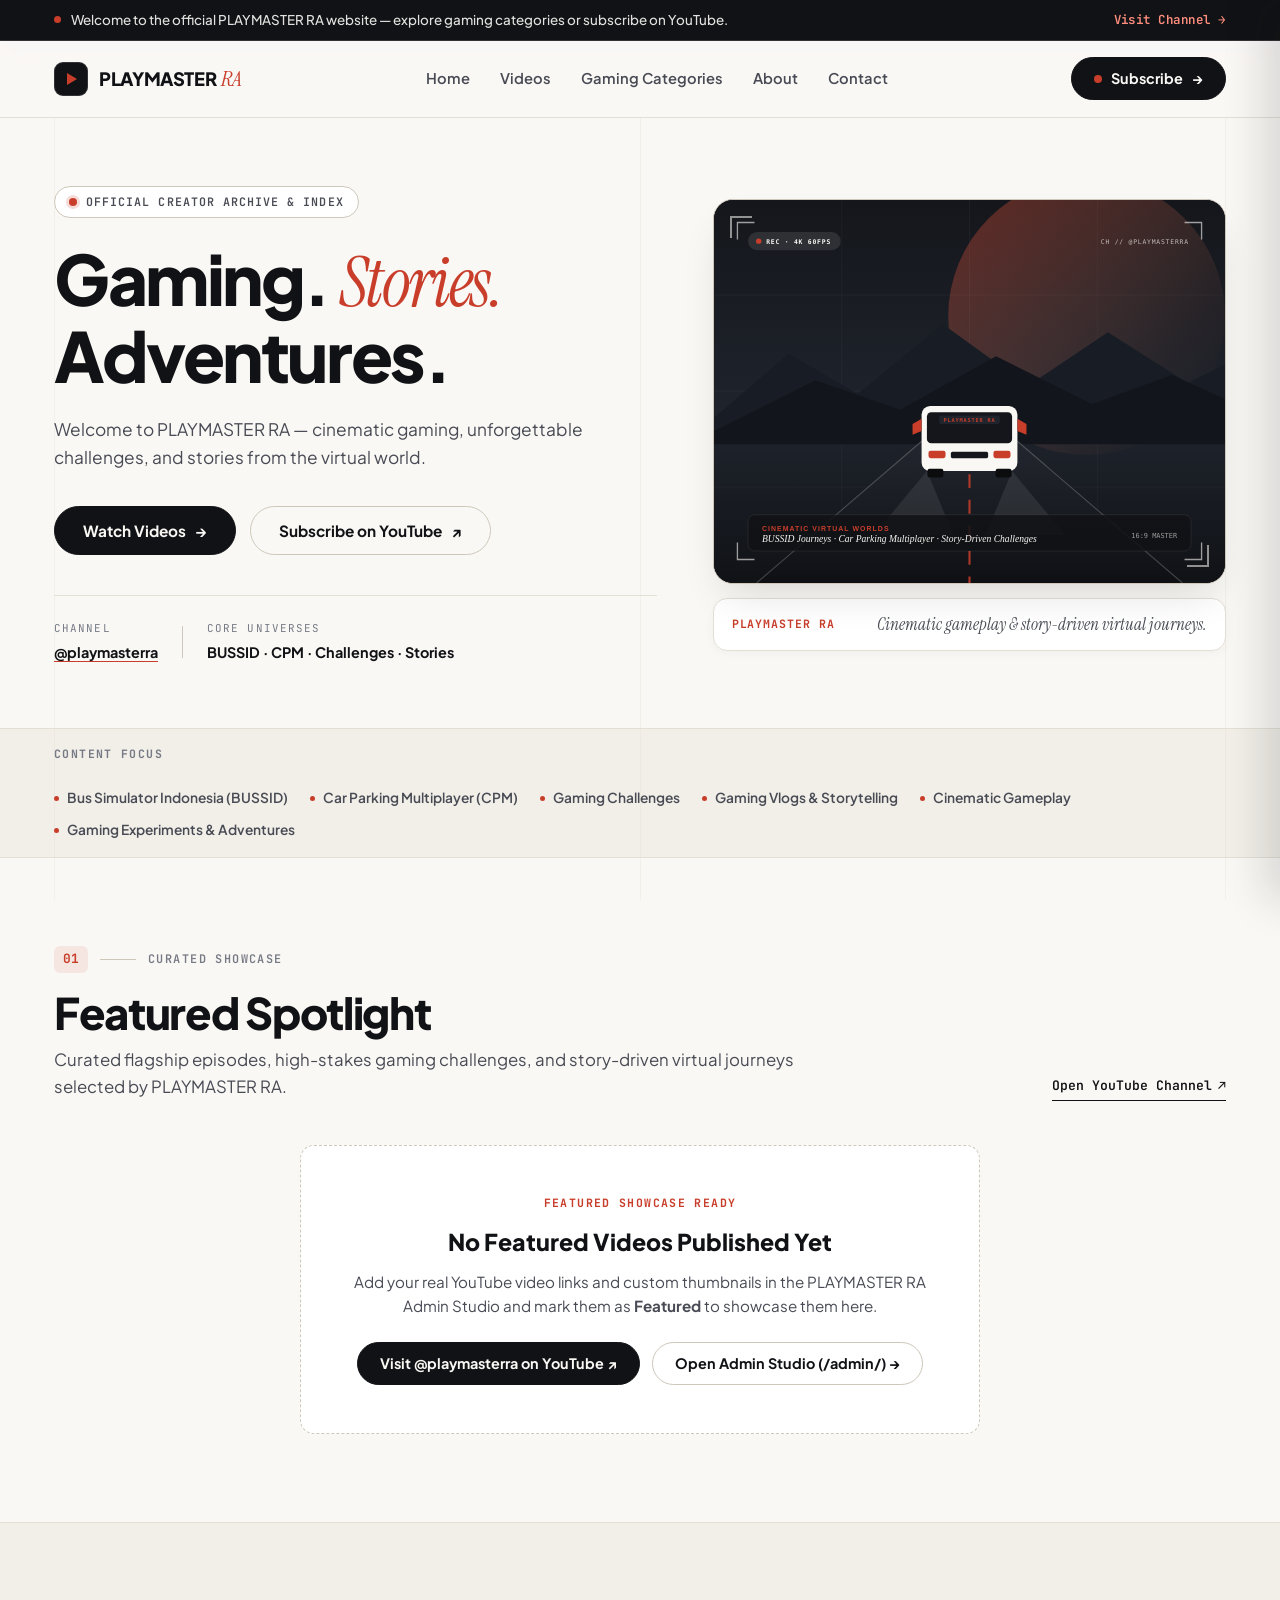
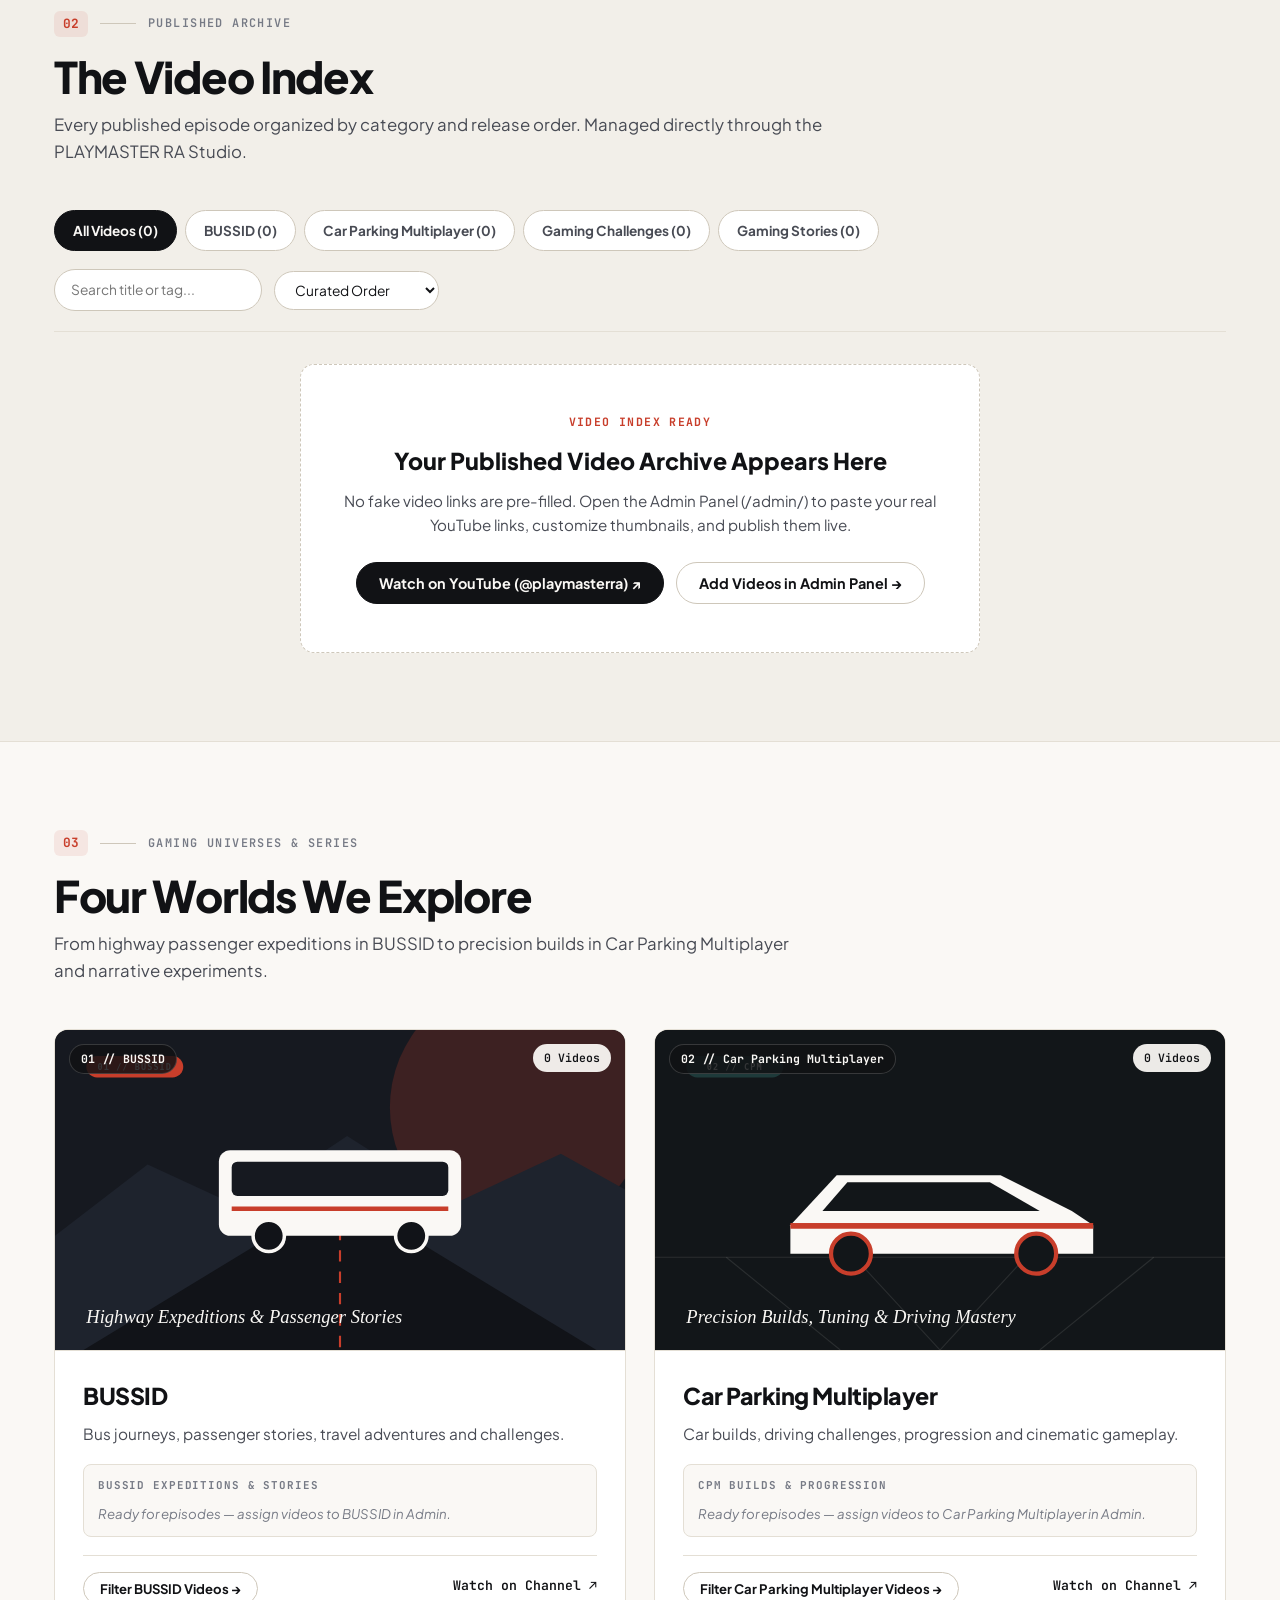
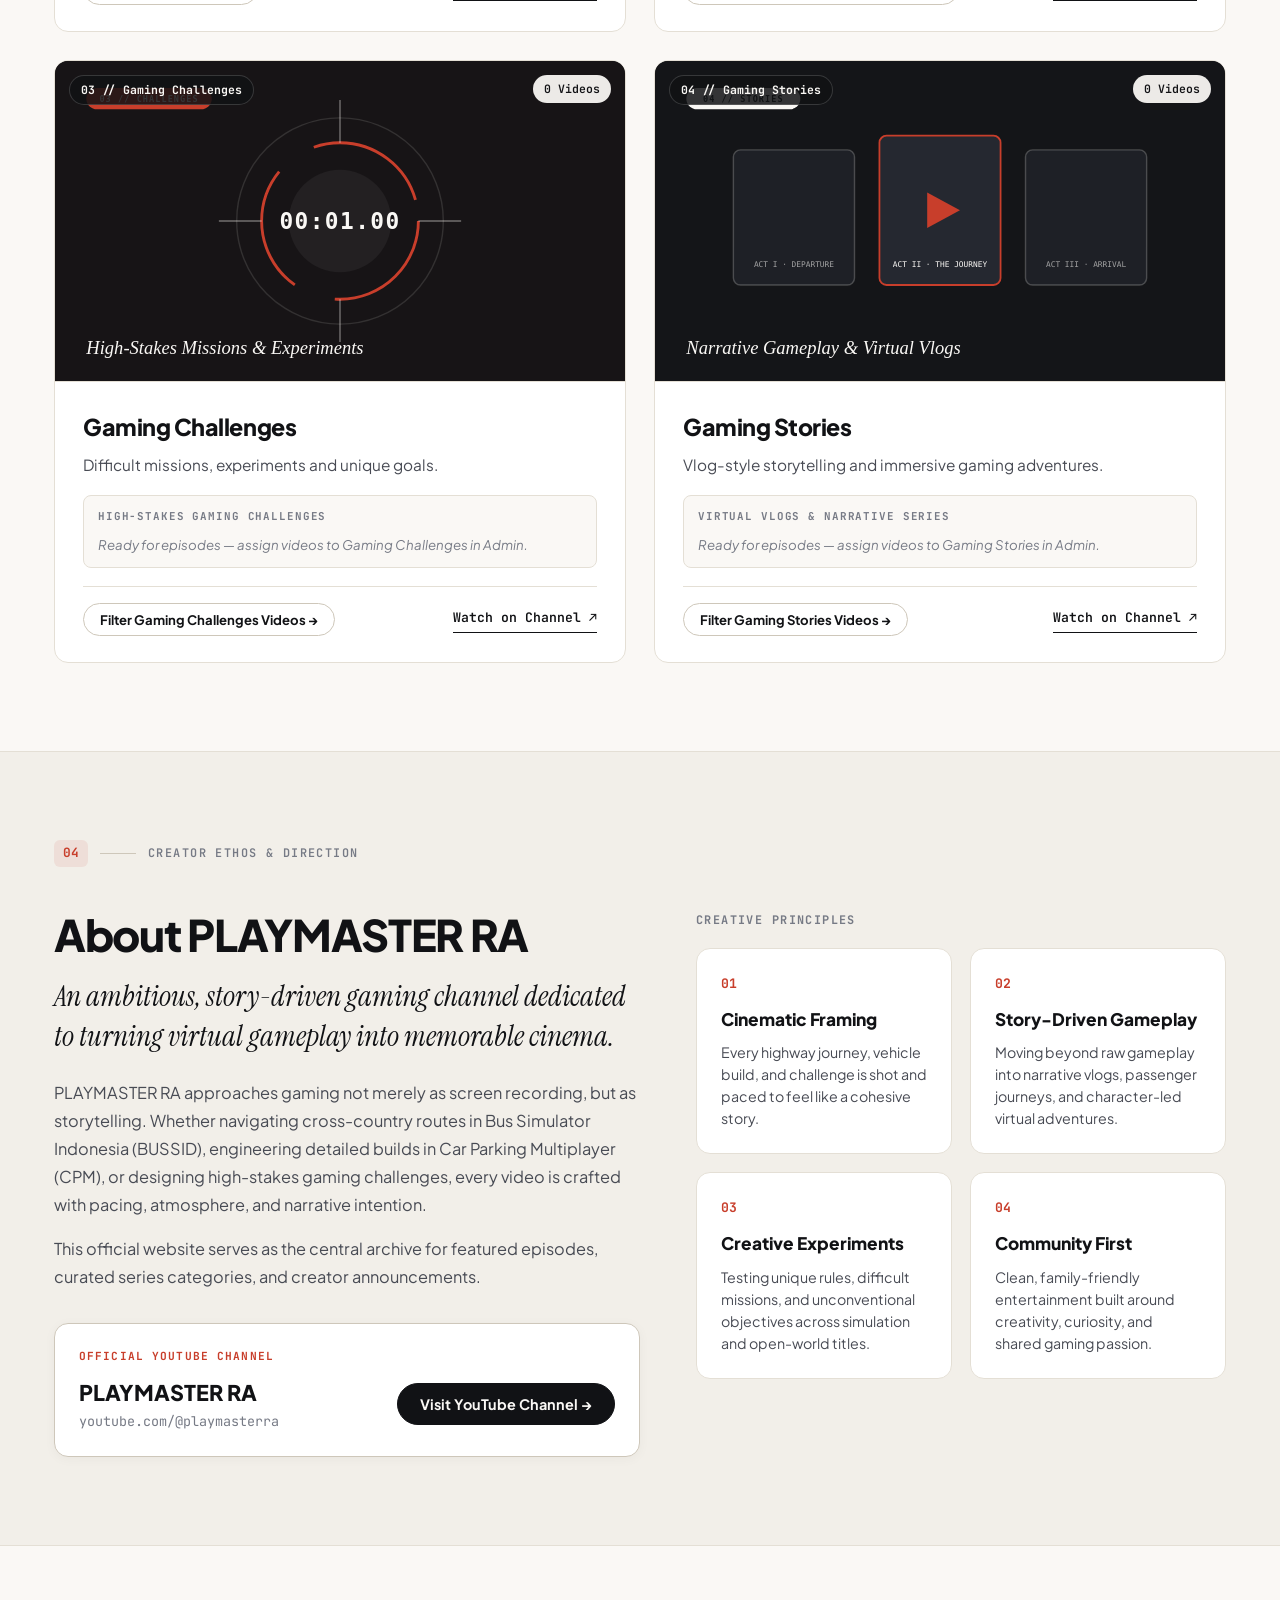
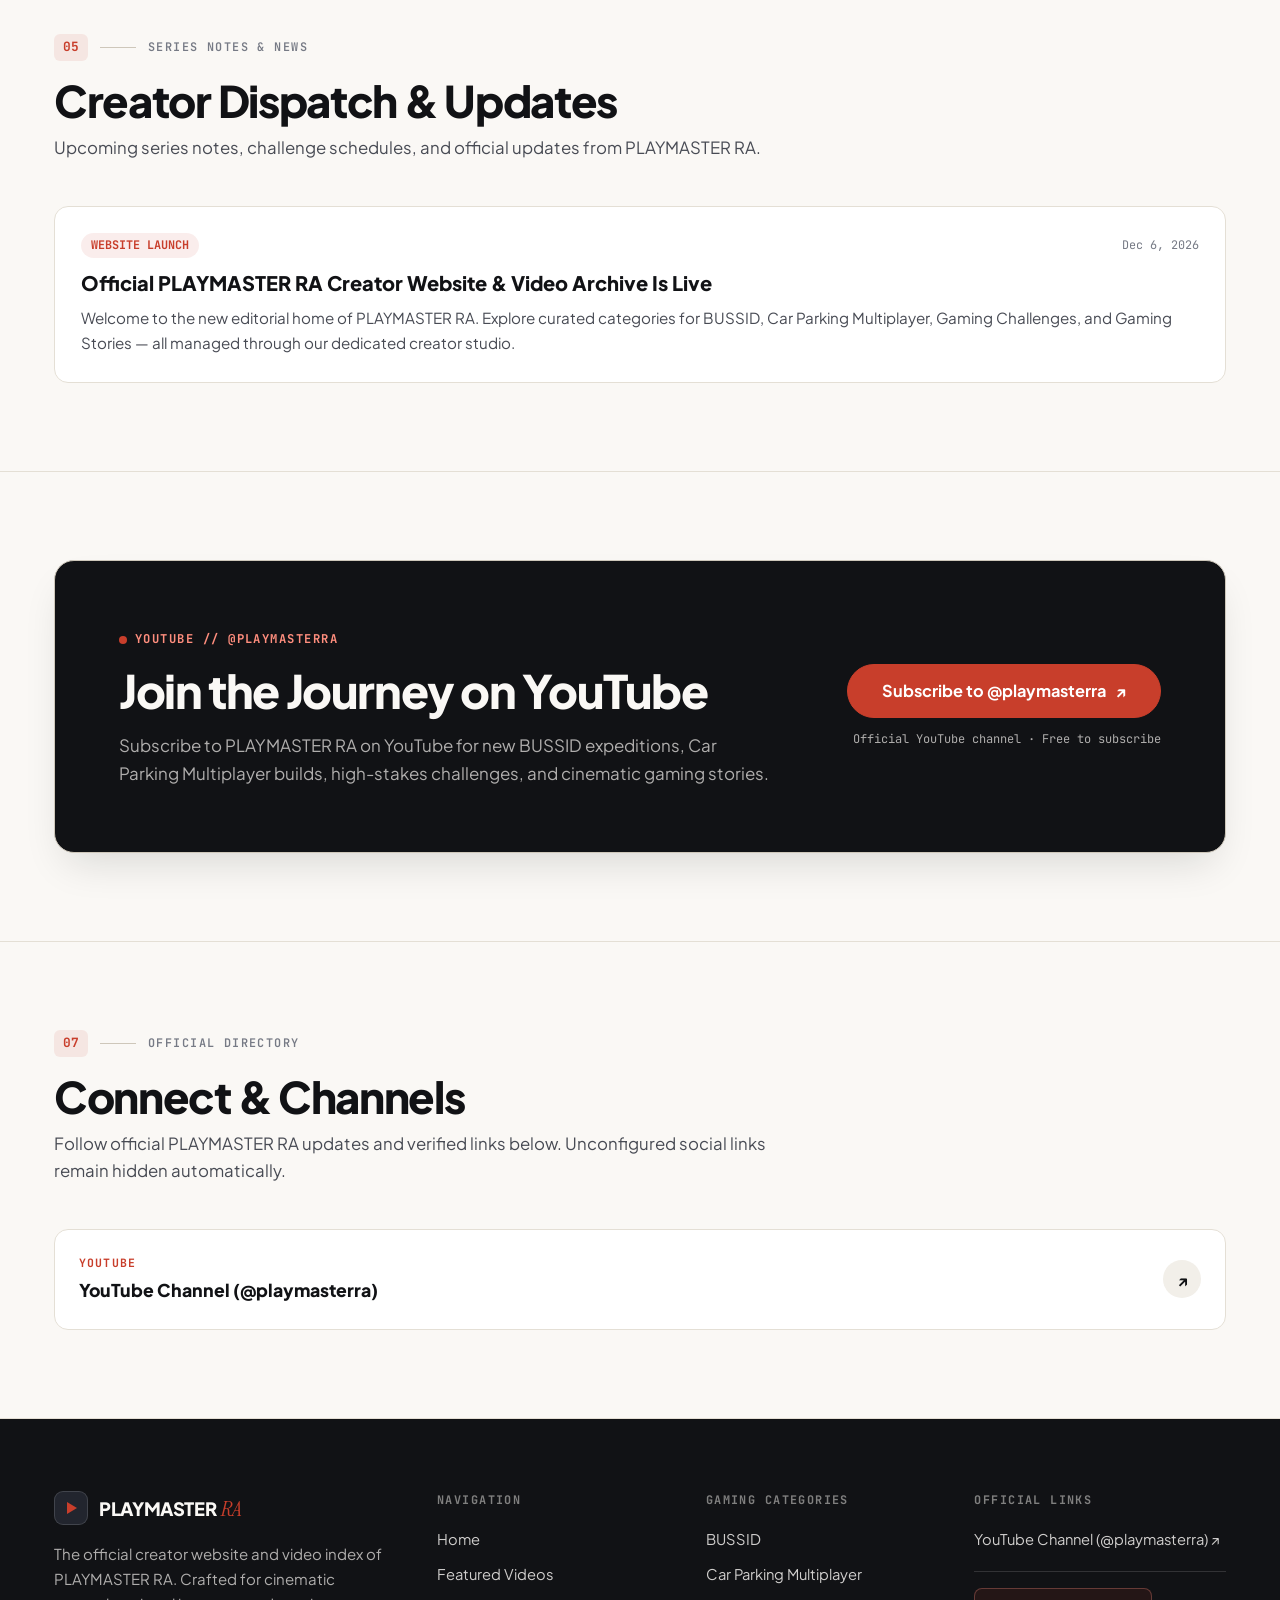
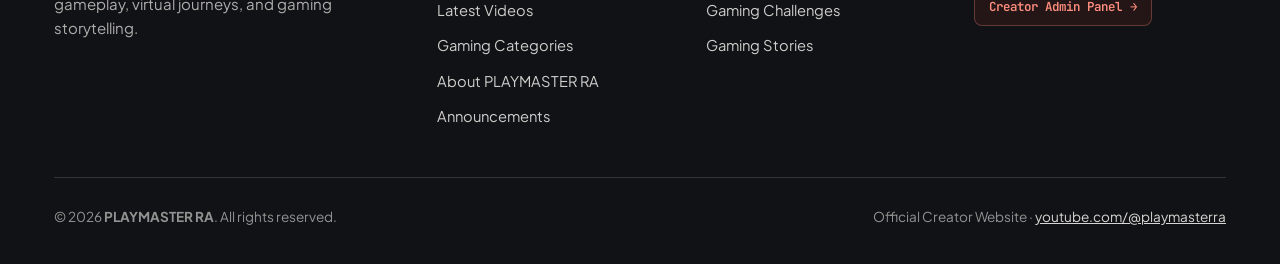
